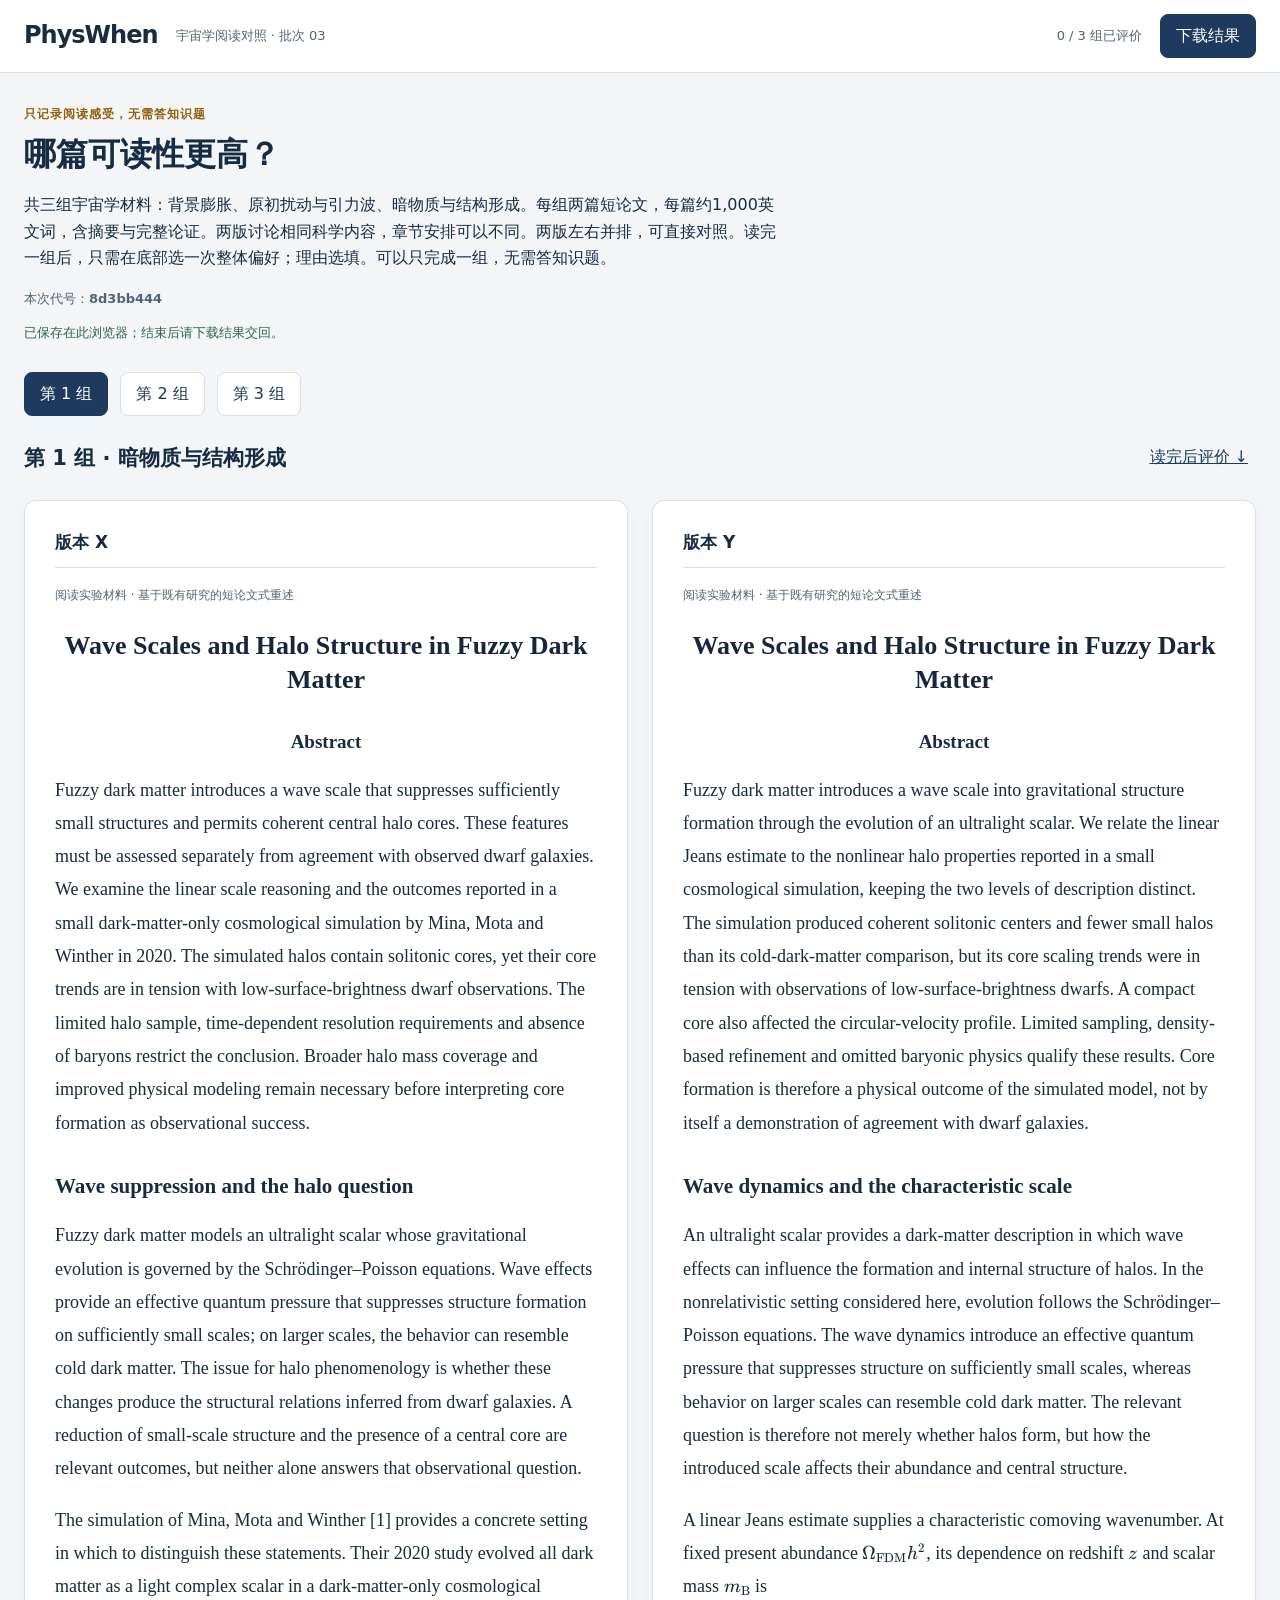
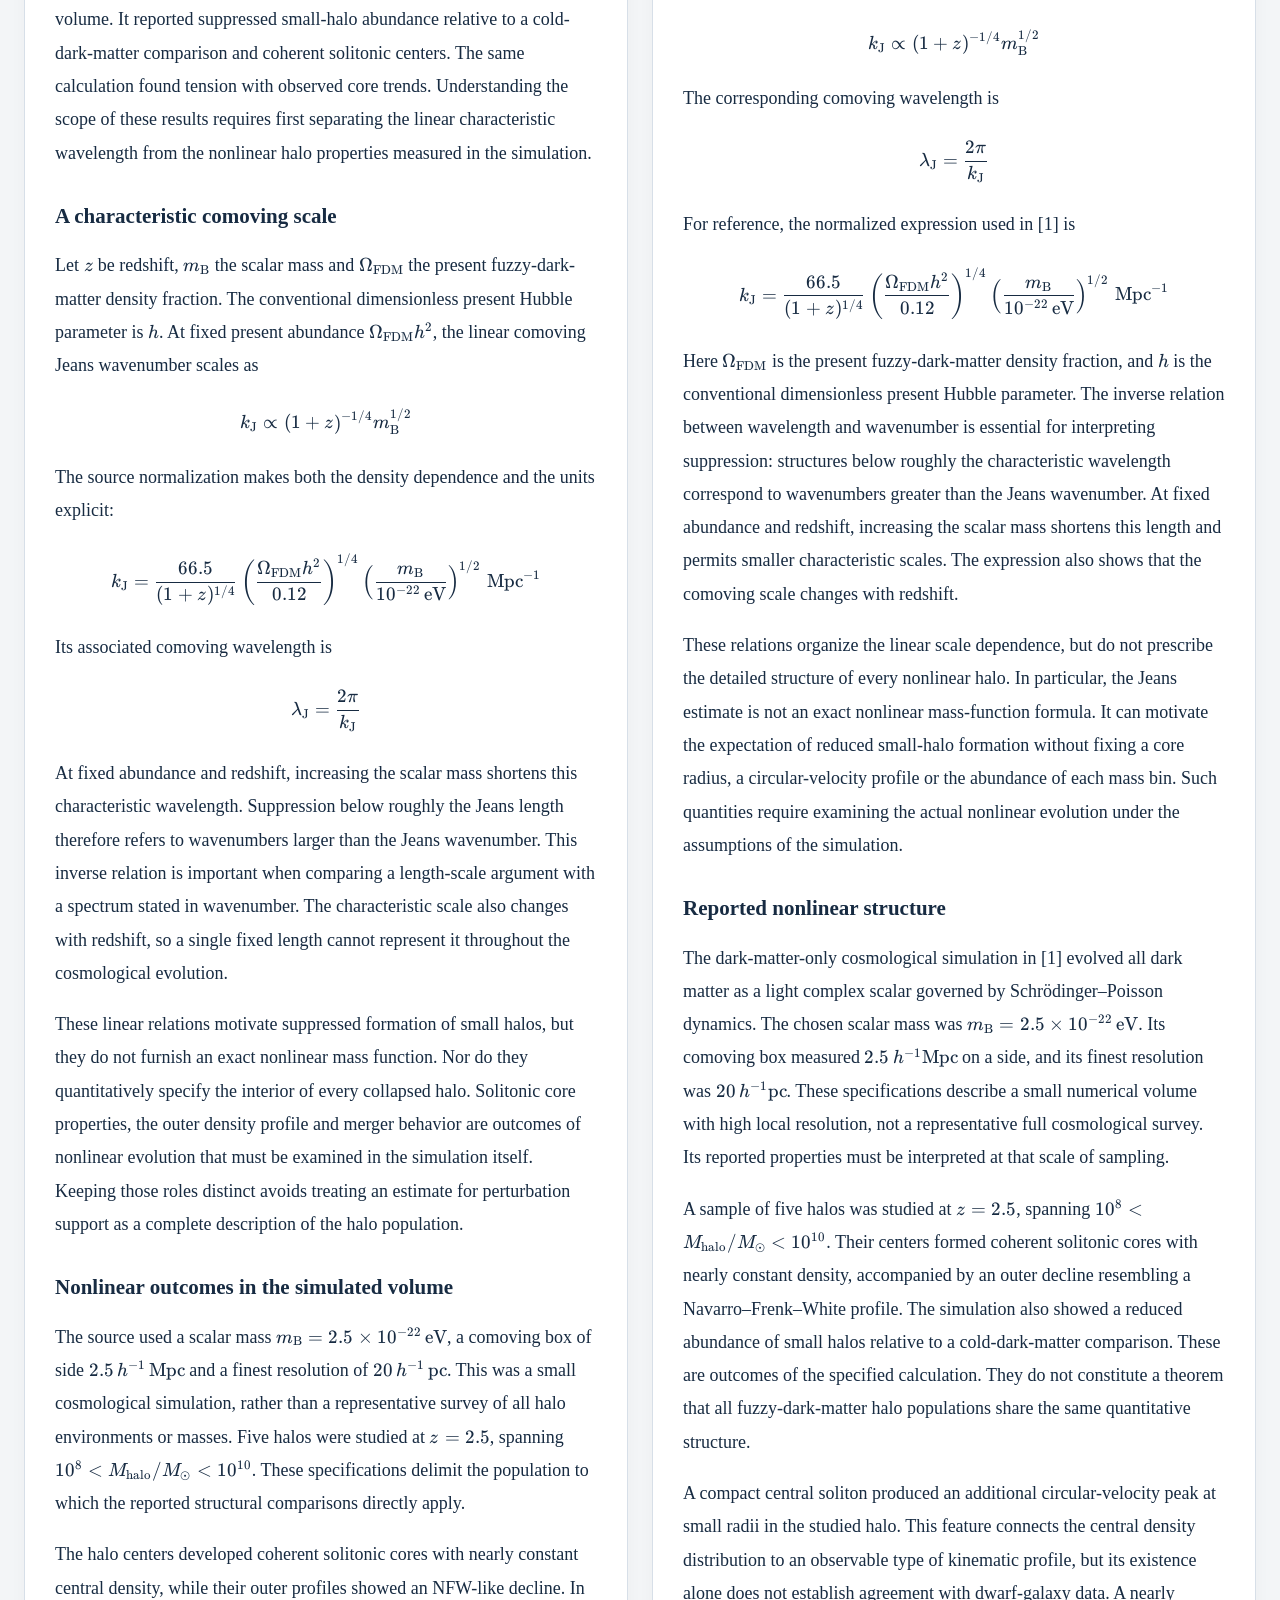
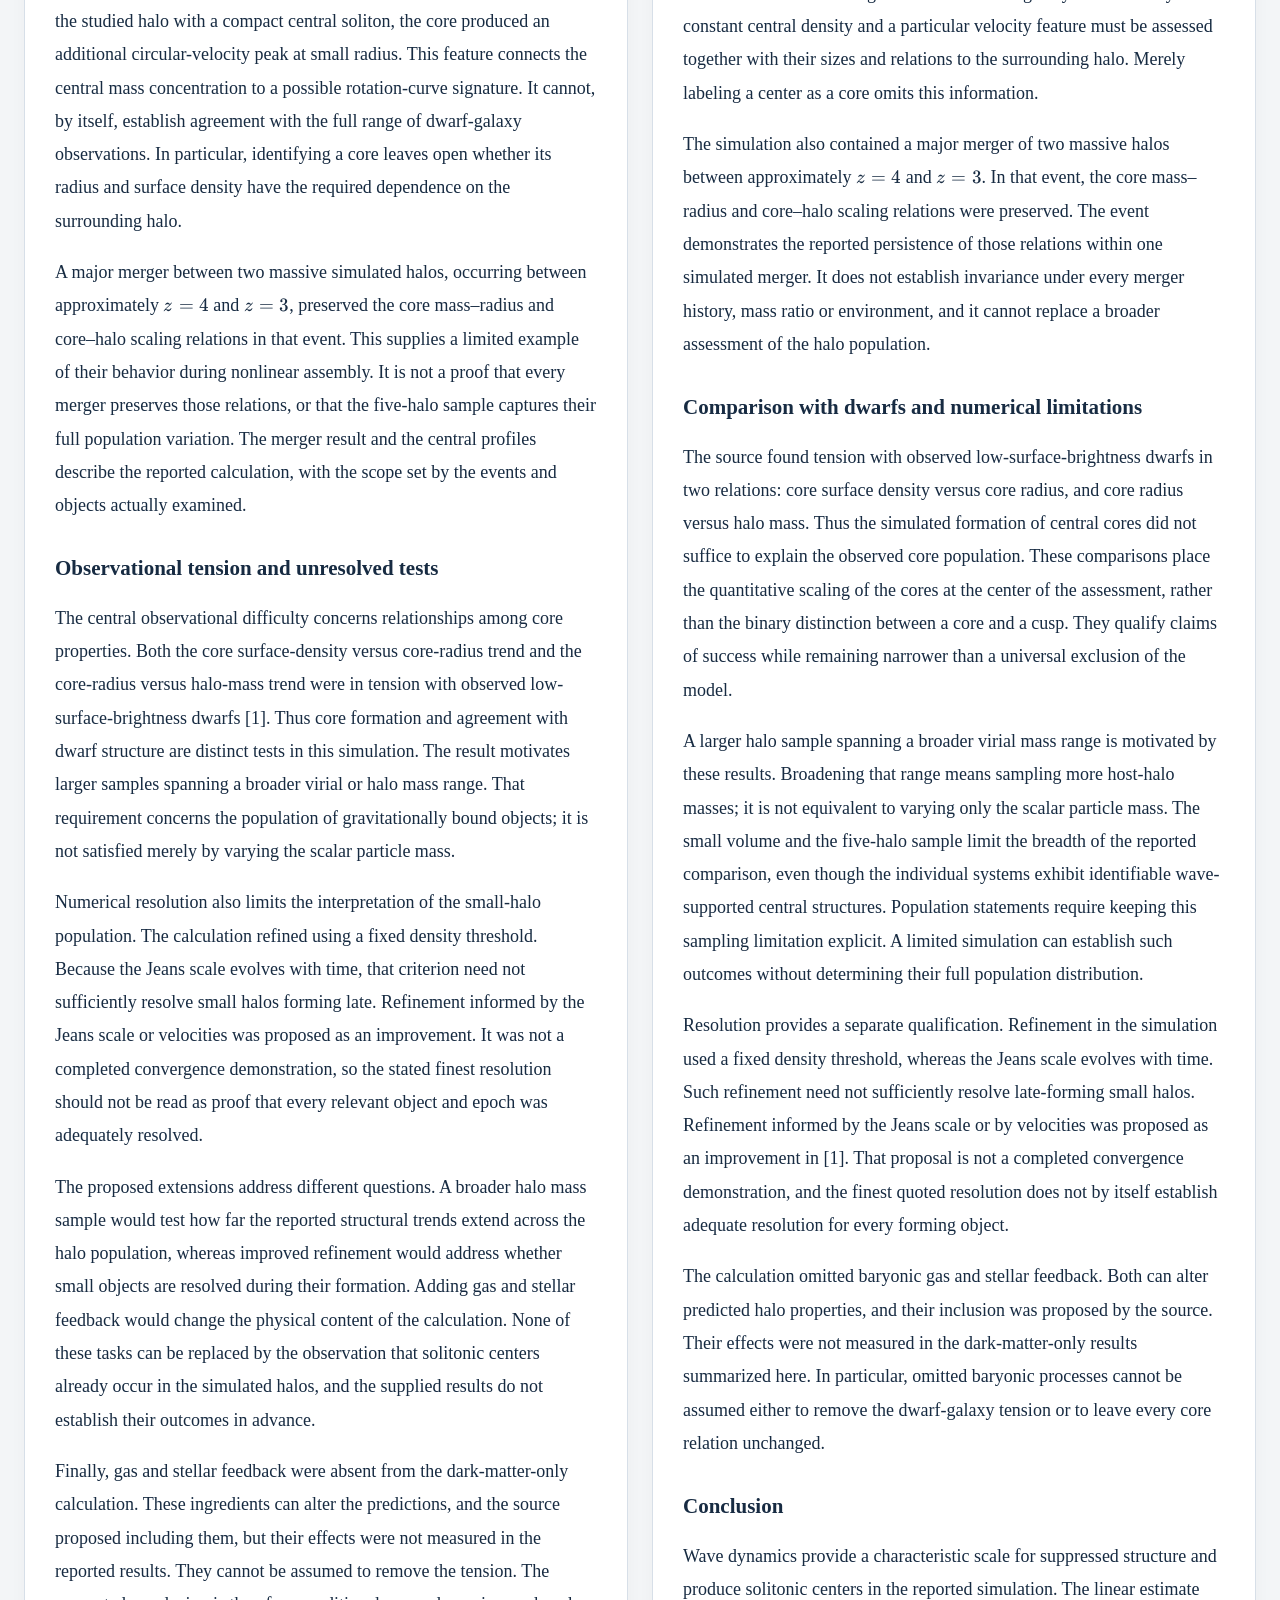
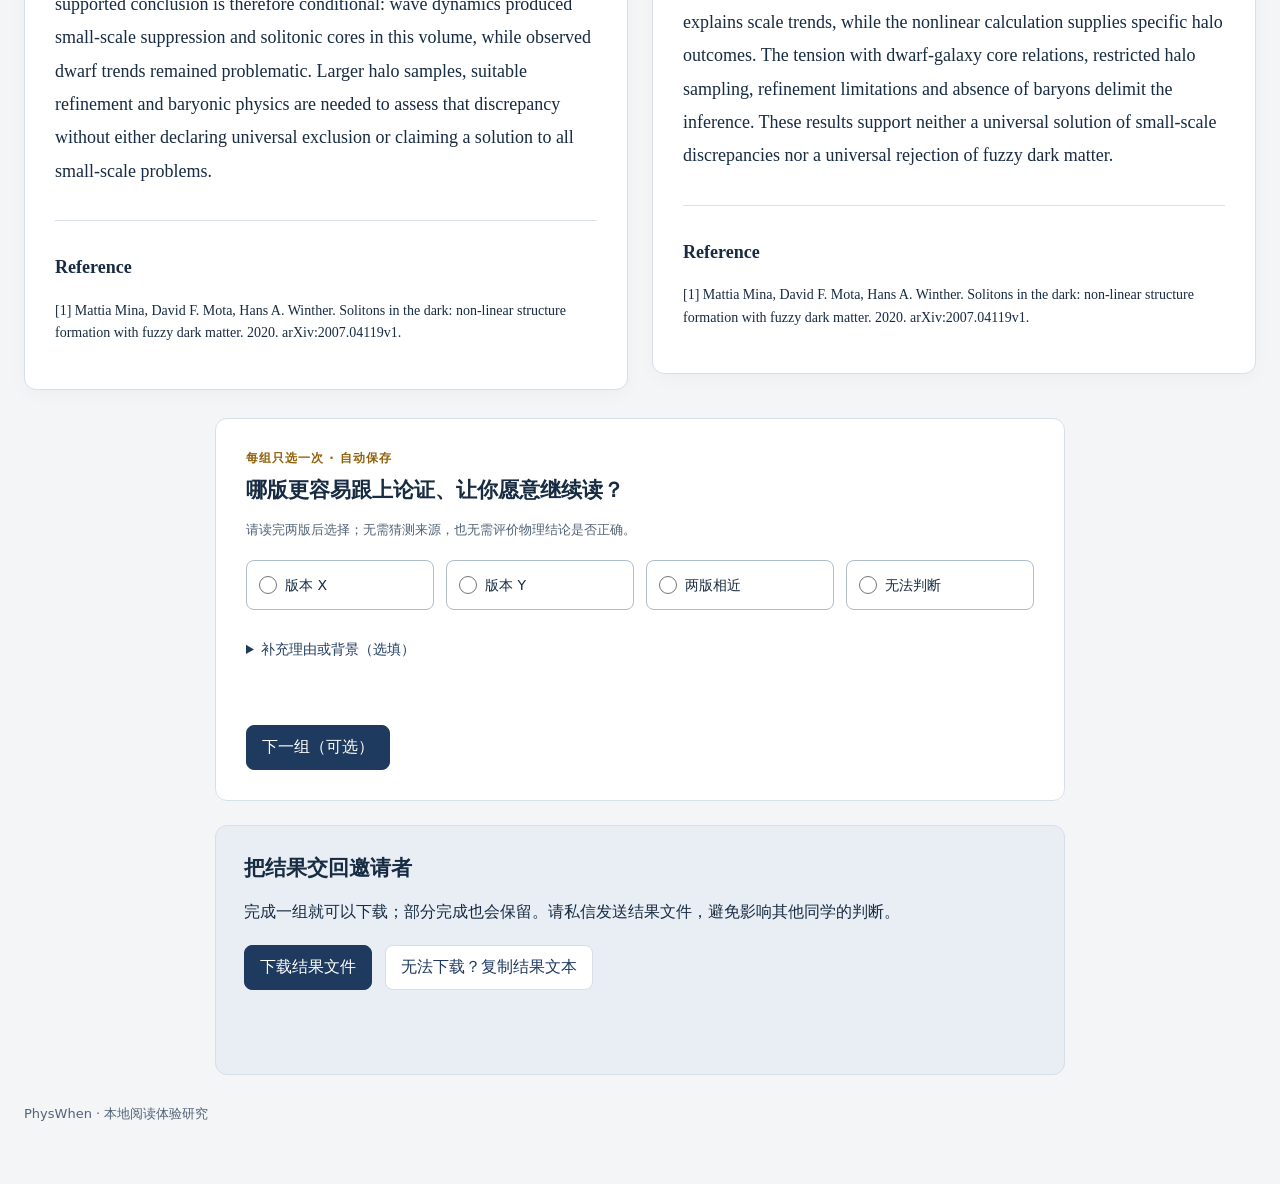
==== deliverables/PhysWhen-Blind-Test-03.html @ dafcadfc "feat: prepare PhysWhen skill and research toolkit for private release" ====
<!doctype html><html lang="zh-CN"><head><meta charset="utf-8"><meta name="viewport" content="width=device-width,initial-scale=1"><title>PhysWhen · 宇宙学阅读对照</title><style>@font-face{font-family:KaTeX_AMS;font-style:normal;font-weight:400;src:url([data-uri]) format("woff2"),url([data-uri]) format("woff"),url([data-uri]) format("truetype")}@font-face{font-family:KaTeX_Caligraphic;font-style:normal;font-weight:700;src:url([data-uri]) format("woff2"),url([data-uri]) format("woff"),url([data-uri]) format("truetype")}@font-face{font-family:KaTeX_Caligraphic;font-style:normal;font-weight:400;src:url([data-uri]) format("woff2"),url([data-uri]) format("woff"),url([data-uri]) format("truetype")}@font-face{font-family:KaTeX_Fraktur;font-style:normal;font-weight:700;src:url([data-uri]) format("woff2"),url([data-uri]) format("woff"),url([data-uri]) format("truetype")}@font-face{font-family:KaTeX_Fraktur;font-style:normal;font-weight:400;src:url([data-uri]) format("woff2"),url([data-uri]) format("woff"),url([data-uri]) format("truetype")}@font-face{font-family:KaTeX_Main;font-style:normal;font-weight:700;src:url([data-uri]) format("woff2"),url([data-uri]) format("woff"),url([data-uri]) format("truetype")}@font-face{font-family:KaTeX_Main;font-style:italic;font-weight:700;src:url([data-uri]) format("woff2"),url([data-uri]) format("woff"),url([data-uri]) format("truetype")}@font-face{font-family:KaTeX_Main;font-style:italic;font-weight:400;src:url([data-uri]) format("woff2"),url([data-uri]) format("woff"),url([data-uri]) format("truetype")}@font-face{font-family:KaTeX_Main;font-style:normal;font-weight:400;src:url([data-uri]) format("woff2"),url([data-uri]) format("woff"),url([data-uri]) format("truetype")}@font-face{font-family:KaTeX_Math;font-style:italic;font-weight:700;src:url([data-uri]) format("woff2"),url([data-uri]) format("woff"),url([data-uri]) format("truetype")}@font-face{font-family:KaTeX_Math;font-style:italic;font-weight:400;src:url([data-uri]) format("woff2"),url([data-uri]) format("woff"),url([data-uri]) format("truetype")}@font-face{font-family:"KaTeX_SansSerif";font-style:normal;font-weight:700;src:url([data-uri]) format("woff2"),url([data-uri]) format("woff"),url([data-uri]) format("truetype")}@font-face{font-family:"KaTeX_SansSerif";font-style:italic;font-weight:400;src:url([data-uri]) format("woff2"),url([data-uri]) format("woff"),url([data-uri]) format("truetype")}@font-face{font-family:"KaTeX_SansSerif";font-style:normal;font-weight:400;src:url([data-uri]) format("woff2"),url([data-uri]) format("woff"),url([data-uri]) format("truetype")}@font-face{font-family:KaTeX_Script;font-style:normal;font-weight:400;src:url([data-uri]) format("woff2"),url([data-uri]) format("woff"),url([data-uri]) format("truetype")}@font-face{font-family:KaTeX_Size1;font-style:normal;font-weight:400;src:url([data-uri]) format("woff2"),url([data-uri]) format("woff"),url([data-uri]) format("truetype")}@font-face{font-family:KaTeX_Size2;font-style:normal;font-weight:400;src:url([data-uri]) format("woff2"),url([data-uri]) format("woff"),url([data-uri]) format("truetype")}@font-face{font-family:KaTeX_Size3;font-style:normal;font-weight:400;src:url([data-uri]) format("woff2"),url([data-uri]) format("woff"),url([data-uri]) format("truetype")}@font-face{font-family:KaTeX_Size4;font-style:normal;font-weight:400;src:url([data-uri]) format("woff2"),url([data-uri]) format("woff"),url([data-uri]) format("truetype")}@font-face{font-family:KaTeX_Typewriter;font-style:normal;font-weight:400;src:url([data-uri]) format("woff2"),url([data-uri]) format("woff"),url([data-uri]) format("truetype")}.katex{font:normal 1.21em KaTeX_Main,Times New Roman,serif;line-height:1.2;text-indent:0;text-rendering:auto}.katex *{-ms-high-contrast-adjust:none!important;border-color:currentColor}.katex .katex-version:after{content:"0.16.22"}.katex .katex-mathml{clip:rect(1px,1px,1px,1px);border:0;height:1px;overflow:hidden;padding:0;position:absolute;width:1px}.katex .katex-html>.newline{display:block}.katex .base{position:relative;white-space:nowrap;width:-webkit-min-content;width:-moz-min-content;width:min-content}.katex .base,.katex .strut{display:inline-block}.katex .textbf{font-weight:700}.katex .textit{font-style:italic}.katex .textrm{font-family:KaTeX_Main}.katex .textsf{font-family:KaTeX_SansSerif}.katex .texttt{font-family:KaTeX_Typewriter}.katex .mathnormal{font-family:KaTeX_Math;font-style:italic}.katex .mathit{font-family:KaTeX_Main;font-style:italic}.katex .mathrm{font-style:normal}.katex .mathbf{font-family:KaTeX_Main;font-weight:700}.katex .boldsymbol{font-family:KaTeX_Math;font-style:italic;font-weight:700}.katex .amsrm,.katex .mathbb,.katex .textbb{font-family:KaTeX_AMS}.katex .mathcal{font-family:KaTeX_Caligraphic}.katex .mathfrak,.katex .textfrak{font-family:KaTeX_Fraktur}.katex .mathboldfrak,.katex .textboldfrak{font-family:KaTeX_Fraktur;font-weight:700}.katex .mathtt{font-family:KaTeX_Typewriter}.katex .mathscr,.katex .textscr{font-family:KaTeX_Script}.katex .mathsf,.katex .textsf{font-family:KaTeX_SansSerif}.katex .mathboldsf,.katex .textboldsf{font-family:KaTeX_SansSerif;font-weight:700}.katex .mathitsf,.katex .mathsfit,.katex .textitsf{font-family:KaTeX_SansSerif;font-style:italic}.katex .mainrm{font-family:KaTeX_Main;font-style:normal}.katex .vlist-t{border-collapse:collapse;display:inline-table;table-layout:fixed}.katex .vlist-r{display:table-row}.katex .vlist{display:table-cell;position:relative;vertical-align:bottom}.katex .vlist>span{display:block;height:0;position:relative}.katex .vlist>span>span{display:inline-block}.katex .vlist>span>.pstrut{overflow:hidden;width:0}.katex .vlist-t2{margin-right:-2px}.katex .vlist-s{display:table-cell;font-size:1px;min-width:2px;vertical-align:bottom;width:2px}.katex .vbox{align-items:baseline;display:inline-flex;flex-direction:column}.katex .hbox{width:100%}.katex .hbox,.katex .thinbox{display:inline-flex;flex-direction:row}.katex .thinbox{max-width:0;width:0}.katex .msupsub{text-align:left}.katex .mfrac>span>span{text-align:center}.katex .mfrac .frac-line{border-bottom-style:solid;display:inline-block;width:100%}.katex .hdashline,.katex .hline,.katex .mfrac .frac-line,.katex .overline .overline-line,.katex .rule,.katex .underline .underline-line{min-height:1px}.katex .mspace{display:inline-block}.katex .clap,.katex .llap,.katex .rlap{position:relative;width:0}.katex .clap>.inner,.katex .llap>.inner,.katex .rlap>.inner{position:absolute}.katex .clap>.fix,.katex .llap>.fix,.katex .rlap>.fix{display:inline-block}.katex .llap>.inner{right:0}.katex .clap>.inner,.katex .rlap>.inner{left:0}.katex .clap>.inner>span{margin-left:-50%;margin-right:50%}.katex .rule{border:0 solid;display:inline-block;position:relative}.katex .hline,.katex .overline .overline-line,.katex .underline .underline-line{border-bottom-style:solid;display:inline-block;width:100%}.katex .hdashline{border-bottom-style:dashed;display:inline-block;width:100%}.katex .sqrt>.root{margin-left:.2777777778em;margin-right:-.5555555556em}.katex .fontsize-ensurer.reset-size1.size1,.katex .sizing.reset-size1.size1{font-size:1em}.katex .fontsize-ensurer.reset-size1.size2,.katex .sizing.reset-size1.size2{font-size:1.2em}.katex .fontsize-ensurer.reset-size1.size3,.katex .sizing.reset-size1.size3{font-size:1.4em}.katex .fontsize-ensurer.reset-size1.size4,.katex .sizing.reset-size1.size4{font-size:1.6em}.katex .fontsize-ensurer.reset-size1.size5,.katex .sizing.reset-size1.size5{font-size:1.8em}.katex .fontsize-ensurer.reset-size1.size6,.katex .sizing.reset-size1.size6{font-size:2em}.katex .fontsize-ensurer.reset-size1.size7,.katex .sizing.reset-size1.size7{font-size:2.4em}.katex .fontsize-ensurer.reset-size1.size8,.katex .sizing.reset-size1.size8{font-size:2.88em}.katex .fontsize-ensurer.reset-size1.size9,.katex .sizing.reset-size1.size9{font-size:3.456em}.katex .fontsize-ensurer.reset-size1.size10,.katex .sizing.reset-size1.size10{font-size:4.148em}.katex .fontsize-ensurer.reset-size1.size11,.katex .sizing.reset-size1.size11{font-size:4.976em}.katex .fontsize-ensurer.reset-size2.size1,.katex .sizing.reset-size2.size1{font-size:.8333333333em}.katex .fontsize-ensurer.reset-size2.size2,.katex .sizing.reset-size2.size2{font-size:1em}.katex .fontsize-ensurer.reset-size2.size3,.katex .sizing.reset-size2.size3{font-size:1.1666666667em}.katex .fontsize-ensurer.reset-size2.size4,.katex .sizing.reset-size2.size4{font-size:1.3333333333em}.katex .fontsize-ensurer.reset-size2.size5,.katex .sizing.reset-size2.size5{font-size:1.5em}.katex .fontsize-ensurer.reset-size2.size6,.katex .sizing.reset-size2.size6{font-size:1.6666666667em}.katex .fontsize-ensurer.reset-size2.size7,.katex .sizing.reset-size2.size7{font-size:2em}.katex .fontsize-ensurer.reset-size2.size8,.katex .sizing.reset-size2.size8{font-size:2.4em}.katex .fontsize-ensurer.reset-size2.size9,.katex .sizing.reset-size2.size9{font-size:2.88em}.katex .fontsize-ensurer.reset-size2.size10,.katex .sizing.reset-size2.size10{font-size:3.4566666667em}.katex .fontsize-ensurer.reset-size2.size11,.katex .sizing.reset-size2.size11{font-size:4.1466666667em}.katex .fontsize-ensurer.reset-size3.size1,.katex .sizing.reset-size3.size1{font-size:.7142857143em}.katex .fontsize-ensurer.reset-size3.size2,.katex .sizing.reset-size3.size2{font-size:.8571428571em}.katex .fontsize-ensurer.reset-size3.size3,.katex .sizing.reset-size3.size3{font-size:1em}.katex .fontsize-ensurer.reset-size3.size4,.katex .sizing.reset-size3.size4{font-size:1.1428571429em}.katex .fontsize-ensurer.reset-size3.size5,.katex .sizing.reset-size3.size5{font-size:1.2857142857em}.katex .fontsize-ensurer.reset-size3.size6,.katex .sizing.reset-size3.size6{font-size:1.4285714286em}.katex .fontsize-ensurer.reset-size3.size7,.katex .sizing.reset-size3.size7{font-size:1.7142857143em}.katex .fontsize-ensurer.reset-size3.size8,.katex .sizing.reset-size3.size8{font-size:2.0571428571em}.katex .fontsize-ensurer.reset-size3.size9,.katex .sizing.reset-size3.size9{font-size:2.4685714286em}.katex .fontsize-ensurer.reset-size3.size10,.katex .sizing.reset-size3.size10{font-size:2.9628571429em}.katex .fontsize-ensurer.reset-size3.size11,.katex .sizing.reset-size3.size11{font-size:3.5542857143em}.katex .fontsize-ensurer.reset-size4.size1,.katex .sizing.reset-size4.size1{font-size:.625em}.katex .fontsize-ensurer.reset-size4.size2,.katex .sizing.reset-size4.size2{font-size:.75em}.katex .fontsize-ensurer.reset-size4.size3,.katex .sizing.reset-size4.size3{font-size:.875em}.katex .fontsize-ensurer.reset-size4.size4,.katex .sizing.reset-size4.size4{font-size:1em}.katex .fontsize-ensurer.reset-size4.size5,.katex .sizing.reset-size4.size5{font-size:1.125em}.katex .fontsize-ensurer.reset-size4.size6,.katex .sizing.reset-size4.size6{font-size:1.25em}.katex .fontsize-ensurer.reset-size4.size7,.katex .sizing.reset-size4.size7{font-size:1.5em}.katex .fontsize-ensurer.reset-size4.size8,.katex .sizing.reset-size4.size8{font-size:1.8em}.katex .fontsize-ensurer.reset-size4.size9,.katex .sizing.reset-size4.size9{font-size:2.16em}.katex .fontsize-ensurer.reset-size4.size10,.katex .sizing.reset-size4.size10{font-size:2.5925em}.katex .fontsize-ensurer.reset-size4.size11,.katex .sizing.reset-size4.size11{font-size:3.11em}.katex .fontsize-ensurer.reset-size5.size1,.katex .sizing.reset-size5.size1{font-size:.5555555556em}.katex .fontsize-ensurer.reset-size5.size2,.katex .sizing.reset-size5.size2{font-size:.6666666667em}.katex .fontsize-ensurer.reset-size5.size3,.katex .sizing.reset-size5.size3{font-size:.7777777778em}.katex .fontsize-ensurer.reset-size5.size4,.katex .sizing.reset-size5.size4{font-size:.8888888889em}.katex .fontsize-ensurer.reset-size5.size5,.katex .sizing.reset-size5.size5{font-size:1em}.katex .fontsize-ensurer.reset-size5.size6,.katex .sizing.reset-size5.size6{font-size:1.1111111111em}.katex .fontsize-ensurer.reset-size5.size7,.katex .sizing.reset-size5.size7{font-size:1.3333333333em}.katex .fontsize-ensurer.reset-size5.size8,.katex .sizing.reset-size5.size8{font-size:1.6em}.katex .fontsize-ensurer.reset-size5.size9,.katex .sizing.reset-size5.size9{font-size:1.92em}.katex .fontsize-ensurer.reset-size5.size10,.katex .sizing.reset-size5.size10{font-size:2.3044444444em}.katex .fontsize-ensurer.reset-size5.size11,.katex .sizing.reset-size5.size11{font-size:2.7644444444em}.katex .fontsize-ensurer.reset-size6.size1,.katex .sizing.reset-size6.size1{font-size:.5em}.katex .fontsize-ensurer.reset-size6.size2,.katex .sizing.reset-size6.size2{font-size:.6em}.katex .fontsize-ensurer.reset-size6.size3,.katex .sizing.reset-size6.size3{font-size:.7em}.katex .fontsize-ensurer.reset-size6.size4,.katex .sizing.reset-size6.size4{font-size:.8em}.katex .fontsize-ensurer.reset-size6.size5,.katex .sizing.reset-size6.size5{font-size:.9em}.katex .fontsize-ensurer.reset-size6.size6,.katex .sizing.reset-size6.size6{font-size:1em}.katex .fontsize-ensurer.reset-size6.size7,.katex .sizing.reset-size6.size7{font-size:1.2em}.katex .fontsize-ensurer.reset-size6.size8,.katex .sizing.reset-size6.size8{font-size:1.44em}.katex .fontsize-ensurer.reset-size6.size9,.katex .sizing.reset-size6.size9{font-size:1.728em}.katex .fontsize-ensurer.reset-size6.size10,.katex .sizing.reset-size6.size10{font-size:2.074em}.katex .fontsize-ensurer.reset-size6.size11,.katex .sizing.reset-size6.size11{font-size:2.488em}.katex .fontsize-ensurer.reset-size7.size1,.katex .sizing.reset-size7.size1{font-size:.4166666667em}.katex .fontsize-ensurer.reset-size7.size2,.katex .sizing.reset-size7.size2{font-size:.5em}.katex .fontsize-ensurer.reset-size7.size3,.katex .sizing.reset-size7.size3{font-size:.5833333333em}.katex .fontsize-ensurer.reset-size7.size4,.katex .sizing.reset-size7.size4{font-size:.6666666667em}.katex .fontsize-ensurer.reset-size7.size5,.katex .sizing.reset-size7.size5{font-size:.75em}.katex .fontsize-ensurer.reset-size7.size6,.katex .sizing.reset-size7.size6{font-size:.8333333333em}.katex .fontsize-ensurer.reset-size7.size7,.katex .sizing.reset-size7.size7{font-size:1em}.katex .fontsize-ensurer.reset-size7.size8,.katex .sizing.reset-size7.size8{font-size:1.2em}.katex .fontsize-ensurer.reset-size7.size9,.katex .sizing.reset-size7.size9{font-size:1.44em}.katex .fontsize-ensurer.reset-size7.size10,.katex .sizing.reset-size7.size10{font-size:1.7283333333em}.katex .fontsize-ensurer.reset-size7.size11,.katex .sizing.reset-size7.size11{font-size:2.0733333333em}.katex .fontsize-ensurer.reset-size8.size1,.katex .sizing.reset-size8.size1{font-size:.3472222222em}.katex .fontsize-ensurer.reset-size8.size2,.katex .sizing.reset-size8.size2{font-size:.4166666667em}.katex .fontsize-ensurer.reset-size8.size3,.katex .sizing.reset-size8.size3{font-size:.4861111111em}.katex .fontsize-ensurer.reset-size8.size4,.katex .sizing.reset-size8.size4{font-size:.5555555556em}.katex .fontsize-ensurer.reset-size8.size5,.katex .sizing.reset-size8.size5{font-size:.625em}.katex .fontsize-ensurer.reset-size8.size6,.katex .sizing.reset-size8.size6{font-size:.6944444444em}.katex .fontsize-ensurer.reset-size8.size7,.katex .sizing.reset-size8.size7{font-size:.8333333333em}.katex .fontsize-ensurer.reset-size8.size8,.katex .sizing.reset-size8.size8{font-size:1em}.katex .fontsize-ensurer.reset-size8.size9,.katex .sizing.reset-size8.size9{font-size:1.2em}.katex .fontsize-ensurer.reset-size8.size10,.katex .sizing.reset-size8.size10{font-size:1.4402777778em}.katex .fontsize-ensurer.reset-size8.size11,.katex .sizing.reset-size8.size11{font-size:1.7277777778em}.katex .fontsize-ensurer.reset-size9.size1,.katex .sizing.reset-size9.size1{font-size:.2893518519em}.katex .fontsize-ensurer.reset-size9.size2,.katex .sizing.reset-size9.size2{font-size:.3472222222em}.katex .fontsize-ensurer.reset-size9.size3,.katex .sizing.reset-size9.size3{font-size:.4050925926em}.katex .fontsize-ensurer.reset-size9.size4,.katex .sizing.reset-size9.size4{font-size:.462962963em}.katex .fontsize-ensurer.reset-size9.size5,.katex .sizing.reset-size9.size5{font-size:.5208333333em}.katex .fontsize-ensurer.reset-size9.size6,.katex .sizing.reset-size9.size6{font-size:.5787037037em}.katex .fontsize-ensurer.reset-size9.size7,.katex .sizing.reset-size9.size7{font-size:.6944444444em}.katex .fontsize-ensurer.reset-size9.size8,.katex .sizing.reset-size9.size8{font-size:.8333333333em}.katex .fontsize-ensurer.reset-size9.size9,.katex .sizing.reset-size9.size9{font-size:1em}.katex .fontsize-ensurer.reset-size9.size10,.katex .sizing.reset-size9.size10{font-size:1.2002314815em}.katex .fontsize-ensurer.reset-size9.size11,.katex .sizing.reset-size9.size11{font-size:1.4398148148em}.katex .fontsize-ensurer.reset-size10.size1,.katex .sizing.reset-size10.size1{font-size:.2410800386em}.katex .fontsize-ensurer.reset-size10.size2,.katex .sizing.reset-size10.size2{font-size:.2892960463em}.katex .fontsize-ensurer.reset-size10.size3,.katex .sizing.reset-size10.size3{font-size:.337512054em}.katex .fontsize-ensurer.reset-size10.size4,.katex .sizing.reset-size10.size4{font-size:.3857280617em}.katex .fontsize-ensurer.reset-size10.size5,.katex .sizing.reset-size10.size5{font-size:.4339440694em}.katex .fontsize-ensurer.reset-size10.size6,.katex .sizing.reset-size10.size6{font-size:.4821600771em}.katex .fontsize-ensurer.reset-size10.size7,.katex .sizing.reset-size10.size7{font-size:.5785920926em}.katex .fontsize-ensurer.reset-size10.size8,.katex .sizing.reset-size10.size8{font-size:.6943105111em}.katex .fontsize-ensurer.reset-size10.size9,.katex .sizing.reset-size10.size9{font-size:.8331726133em}.katex .fontsize-ensurer.reset-size10.size10,.katex .sizing.reset-size10.size10{font-size:1em}.katex .fontsize-ensurer.reset-size10.size11,.katex .sizing.reset-size10.size11{font-size:1.1996142719em}.katex .fontsize-ensurer.reset-size11.size1,.katex .sizing.reset-size11.size1{font-size:.2009646302em}.katex .fontsize-ensurer.reset-size11.size2,.katex .sizing.reset-size11.size2{font-size:.2411575563em}.katex .fontsize-ensurer.reset-size11.size3,.katex .sizing.reset-size11.size3{font-size:.2813504823em}.katex .fontsize-ensurer.reset-size11.size4,.katex .sizing.reset-size11.size4{font-size:.3215434084em}.katex .fontsize-ensurer.reset-size11.size5,.katex .sizing.reset-size11.size5{font-size:.3617363344em}.katex .fontsize-ensurer.reset-size11.size6,.katex .sizing.reset-size11.size6{font-size:.4019292605em}.katex .fontsize-ensurer.reset-size11.size7,.katex .sizing.reset-size11.size7{font-size:.4823151125em}.katex .fontsize-ensurer.reset-size11.size8,.katex .sizing.reset-size11.size8{font-size:.578778135em}.katex .fontsize-ensurer.reset-size11.size9,.katex .sizing.reset-size11.size9{font-size:.6945337621em}.katex .fontsize-ensurer.reset-size11.size10,.katex .sizing.reset-size11.size10{font-size:.8336012862em}.katex .fontsize-ensurer.reset-size11.size11,.katex .sizing.reset-size11.size11{font-size:1em}.katex .delimsizing.size1{font-family:KaTeX_Size1}.katex .delimsizing.size2{font-family:KaTeX_Size2}.katex .delimsizing.size3{font-family:KaTeX_Size3}.katex .delimsizing.size4{font-family:KaTeX_Size4}.katex .delimsizing.mult .delim-size1>span{font-family:KaTeX_Size1}.katex .delimsizing.mult .delim-size4>span{font-family:KaTeX_Size4}.katex .nulldelimiter{display:inline-block;width:.12em}.katex .delimcenter,.katex .op-symbol{position:relative}.katex .op-symbol.small-op{font-family:KaTeX_Size1}.katex .op-symbol.large-op{font-family:KaTeX_Size2}.katex .accent>.vlist-t,.katex .op-limits>.vlist-t{text-align:center}.katex .accent .accent-body{position:relative}.katex .accent .accent-body:not(.accent-full){width:0}.katex .overlay{display:block}.katex .mtable .vertical-separator{display:inline-block;min-width:1px}.katex .mtable .arraycolsep{display:inline-block}.katex .mtable .col-align-c>.vlist-t{text-align:center}.katex .mtable .col-align-l>.vlist-t{text-align:left}.katex .mtable .col-align-r>.vlist-t{text-align:right}.katex .svg-align{text-align:left}.katex svg{fill:currentColor;stroke:currentColor;fill-rule:nonzero;fill-opacity:1;stroke-width:1;stroke-linecap:butt;stroke-linejoin:miter;stroke-miterlimit:4;stroke-dasharray:none;stroke-dashoffset:0;stroke-opacity:1;display:block;height:inherit;position:absolute;width:100%}.katex svg path{stroke:none}.katex img{border-style:none;max-height:none;max-width:none;min-height:0;min-width:0}.katex .stretchy{display:block;overflow:hidden;position:relative;width:100%}.katex .stretchy:after,.katex .stretchy:before{content:""}.katex .hide-tail{overflow:hidden;position:relative;width:100%}.katex .halfarrow-left{left:0;overflow:hidden;position:absolute;width:50.2%}.katex .halfarrow-right{overflow:hidden;position:absolute;right:0;width:50.2%}.katex .brace-left{left:0;overflow:hidden;position:absolute;width:25.1%}.katex .brace-center{left:25%;overflow:hidden;position:absolute;width:50%}.katex .brace-right{overflow:hidden;position:absolute;right:0;width:25.1%}.katex .x-arrow-pad{padding:0 .5em}.katex .cd-arrow-pad{padding:0 .55556em 0 .27778em}.katex .mover,.katex .munder,.katex .x-arrow{text-align:center}.katex .boxpad{padding:0 .3em}.katex .fbox,.katex .fcolorbox{border:.04em solid;box-sizing:border-box}.katex .cancel-pad{padding:0 .2em}.katex .cancel-lap{margin-left:-.2em;margin-right:-.2em}.katex .sout{border-bottom-style:solid;border-bottom-width:.08em}.katex .angl{border-right:.049em solid;border-top:.049em solid;box-sizing:border-box;margin-right:.03889em}.katex .anglpad{padding:0 .03889em}.katex .eqn-num:before{content:"(" counter(katexEqnNo) ")";counter-increment:katexEqnNo}.katex .mml-eqn-num:before{content:"(" counter(mmlEqnNo) ")";counter-increment:mmlEqnNo}.katex .mtr-glue{width:50%}.katex .cd-vert-arrow{display:inline-block;position:relative}.katex .cd-label-left{display:inline-block;position:absolute;right:calc(50% + .3em);text-align:left}.katex .cd-label-right{display:inline-block;left:calc(50% + .3em);position:absolute;text-align:right}.katex-display{display:block;margin:1em 0;text-align:center}.katex-display>.katex{display:block;text-align:center;white-space:nowrap}.katex-display>.katex>.katex-html{display:block;position:relative}.katex-display>.katex>.katex-html>.tag{position:absolute;right:0}.katex-display.leqno>.katex>.katex-html>.tag{left:0;right:auto}.katex-display.fleqn>.katex{padding-left:2em;text-align:left}body{counter-reset:katexEqnNo mmlEqnNo}

:root{--navy:#1e3a5f;--ink:#172b42;--muted:#526377;--line:#d7dfe8;--paper:#fff;--back:#f3f5f7;--accent:#91620c}*{box-sizing:border-box}body{margin:0;background:var(--back);color:var(--ink);font:16px/1.65 system-ui,-apple-system,"PingFang SC",sans-serif}header{position:sticky;top:0;z-index:2;background:#ffffffed;border-bottom:1px solid var(--line);padding:14px max(24px,calc((100vw - 1440px)/2));display:flex;justify-content:space-between;align-items:center;gap:16px;backdrop-filter:blur(12px);flex-wrap:wrap}header>div{display:flex;align-items:center;gap:18px}header b{font-size:24px;letter-spacing:-1px}.tag,.hint,#progress{font-size:13px;color:var(--muted)}main{max-width:1440px;margin:auto;padding:32px 24px}h1{font-size:32px;line-height:1.35;margin:8px 0 16px}h2{font-size:21px;line-height:1.4;margin:0 0 16px}.eyebrow{font-size:12px;letter-spacing:1px;color:var(--accent);font-weight:700;margin:0}.intro{max-width:850px;margin-bottom:28px}.intro>p{max-width:760px}details{margin:16px 0;color:var(--muted);font-size:14px}summary{cursor:pointer;color:var(--navy);min-height:44px;padding:8px 0}button{font:inherit;cursor:pointer;min-height:44px;border:1px solid var(--line);border-radius:8px;padding:8px 15px;background:var(--paper);color:var(--navy)}button:hover{background:#e9eef5}button:focus-visible,input:focus-visible,textarea:focus-visible,select:focus-visible,summary:focus-visible,a:focus-visible{outline:3px solid #b58226;outline-offset:3px}button[aria-pressed=true],#export,#export-bottom,#next-case{background:var(--navy);color:white;border-color:var(--navy)}#case-nav{display:flex;gap:12px;margin-bottom:20px;flex-wrap:wrap}.pair-heading{display:flex;justify-content:space-between;align-items:center;gap:16px;margin:20px 0}.pair-heading h2{margin:0;scroll-margin-top:115px}.pair-heading a{color:var(--navy);padding:8px;white-space:nowrap;min-height:44px}.workspace{display:grid;grid-template-columns:repeat(2,minmax(0,1fr));gap:24px;align-items:start}article,.comparison{background:var(--paper);border:1px solid var(--line);border-radius:12px;padding:30px}article{min-width:0;box-shadow:0 4px 18px #172b4208}.article-head{border-bottom:1px solid var(--line);margin-bottom:18px}.article-head h2{font-size:17px;margin-bottom:12px}.paper-notice{font:12px/1.6 system-ui;color:var(--muted);margin:14px 0}.paper-title{font:700 26px/1.3 Georgia,serif;text-align:center;margin:24px 0 28px;color:#16263b;overflow-wrap:anywhere}.reading-text{font:18px/1.85 Georgia,"Times New Roman",serif}.reading-block{margin:18px 0;overflow-wrap:anywhere}.paper-section{font:700 21px/1.4 Georgia,serif;margin:32px 0 8px}.paper-section:first-child{font-size:19px;text-align:center}.paper-reference{border-top:1px solid var(--line);margin-top:32px;padding-top:14px;font:14px/1.6 Georgia,serif;overflow-wrap:anywhere}.paper-reference h3{font-size:18px}.katex-display{overflow-x:auto;overflow-y:hidden;padding:8px 0}.katex{font-size:1.05em}.comparison{margin:28px auto 0;max-width:850px;scroll-margin-top:110px}.comparison h2{margin:8px 0}.comparison fieldset{border:0;padding:0;margin:20px 0;display:grid;grid-template-columns:repeat(4,minmax(0,1fr));gap:12px}.comparison fieldset label{display:flex;align-items:center;gap:8px;margin:0;border:1px solid #aebdcc;border-radius:8px;padding:12px;cursor:pointer;min-height:50px;font-weight:500}.comparison fieldset label:has(input:checked){background:#e9eef5;border-color:var(--navy);box-shadow:inset 0 0 0 1px var(--navy)}input[type=radio]{accent-color:var(--navy);width:18px;height:18px;margin:0;flex:none}label{display:block;font-size:14px;font-weight:600;margin:18px 0 8px}textarea,select{display:block;width:100%;font:15px/1.6 system-ui;border:1px solid #aebdcc;border-radius:7px;padding:10px;background:#fff;color:var(--ink);margin-top:8px}textarea{resize:vertical;min-height:85px}select{max-width:400px}#save-status{font-size:13px;color:#2f634d;min-height:22px}#pair-status{min-height:22px}.return-results{max-width:850px;margin:24px auto 0;padding:28px;border:1px solid var(--line);border-radius:12px;background:#e9eef5}.return-results p{max-width:750px}.return-results button{margin:4px 8px 4px 0}#copy-label[hidden]{display:none}#result-text{font:13px/1.5 monospace}#export-status{min-height:24px;font-size:14px}footer{padding:28px 0;color:var(--muted);font-size:13px}.quiet{border:0;background:transparent}.sr-only{position:absolute;width:1px;height:1px;padding:0;margin:-1px;overflow:hidden;clip-path:inset(50%);white-space:nowrap;border:0}
@media(max-width:900px){.workspace{grid-template-columns:1fr}article{padding:28px}.tag{display:none}.paper-title{font-size:25px}}
@media(max-width:540px){main{padding:24px 14px}header{padding:12px 14px;gap:8px}header>div{gap:8px}h1{font-size:27px}article,.comparison{padding:22px 20px}.pair-heading{align-items:flex-start;flex-direction:column}.comparison fieldset{grid-template-columns:repeat(2,minmax(0,1fr))}.return-results{padding:20px}#progress{font-size:12px}}
@media print{header,nav,.intro,footer,.pair-heading,.comparison,.return-results{display:none}body{background:white}.workspace{display:block}article{border:0;padding:0;box-shadow:none;break-after:page}.paper-title{font-size:24pt}.paper-section{break-after:avoid}.reading-block{break-inside:avoid}}
</style></head><body>
<header><div><b>PhysWhen</b><span class="tag">宇宙学阅读对照</span></div><div><span id="progress"></span><button id="export">下载结果</button></div></header>
<main><section class="intro"><p class="eyebrow">只记录阅读感受，无需答知识题</p><h1>哪篇可读性更高？</h1><p>共三组宇宙学材料：背景膨胀、原初扰动与引力波、暗物质与结构形成。每组两篇短论文，每篇约1,000英文词，含摘要与完整论证。两版讨论相同科学内容，章节安排可以不同。两版左右并排，可直接对照。读完一组后，只需在底部选一次整体偏好；理由选填。可以只完成一组，无需答知识题。</p><p class="hint">本次代号：<b id="participant-code"></b></p><p id="save-status" role="status" aria-live="polite"></p></section>
<nav id="case-nav" aria-label="选择阅读组"></nav>
<div class="pair-heading"><h2 id="case-label" tabindex="-1"></h2><a href="#comparison">读完后评价 ↓</a></div>
<section id="papers" class="workspace" aria-label="两版论文并排对照"></section>
<section id="comparison" class="comparison" aria-labelledby="comparison-title">
<p class="eyebrow">每组只选一次 · 自动保存</p><h2 id="comparison-title">哪版更容易跟上论证、让你愿意继续读？</h2>
<p class="hint">请读完两版后选择；无需猜测来源，也无需评价物理结论是否正确。</p>
<fieldset id="preference"><legend class="sr-only">本组整体偏好</legend>
<label><input type="radio" name="preference" value="X">版本 X</label>
<label><input type="radio" name="preference" value="Y">版本 Y</label>
<label><input type="radio" name="preference" value="tie">两版相近</label>
<label><input type="radio" name="preference" value="uncertain">无法判断</label></fieldset>
<details id="optional-feedback"><summary>补充理由或背景（选填）</summary>
<label for="comparison-note">选择的理由</label><textarea id="comparison-note" rows="2" placeholder="例如：哪一处让你更容易跟上，或在哪里读不下去。"></textarea>
<label for="familiarity">对这组内容的熟悉程度</label><select id="familiarity"><option value="">不填写</option><option value="unfamiliar">不熟悉</option><option value="basic">了解基本背景</option><option value="familiar">较熟悉</option></select>
<label for="prior-exposure">此前参加过旧轮，或看过相关评价／条件说明？</label><select id="prior-exposure"><option value="">不填写</option><option value="no">没有</option><option value="yes">看过</option><option value="unsure">不确定</option></select></details>
<p id="pair-status" class="hint" role="status" aria-live="polite"></p><button id="next-case" type="button">下一组（可选）</button>
</section>
<section class="return-results"><h2>把结果交回邀请者</h2><p>完成一组就可以下载；部分完成也会保留。请私信发送结果文件，避免影响其他同学的判断。</p><button id="export-bottom">下载结果文件</button> <button id="copy-results">无法下载？复制结果文本</button><label id="copy-label" hidden>复制下面全部内容，私信发送给邀请者<textarea id="result-text" rows="8" readonly></textarea></label><p id="export-status" role="status" aria-live="polite"></p></section>
<footer>PhysWhen · 本地阅读体验研究</footer></main><!-- Bundled KaTeX 0.16.22 license:
The MIT License (MIT)

Copyright (c) 2013-2020 Khan Academy and other contributors

Permission is hereby granted, free of charge, to any person obtaining a copy
of this software and associated documentation files (the "Software"), to deal
in the Software without restriction, including without limitation the rights
to use, copy, modify, merge, publish, distribute, sublicense, and/or sell
copies of the Software, and to permit persons to whom the Software is
furnished to do so, subject to the following conditions:

The above copyright notice and this permission notice shall be included in all
copies or substantial portions of the Software.

THE SOFTWARE IS PROVIDED "AS IS", WITHOUT WARRANTY OF ANY KIND, EXPRESS OR
IMPLIED, INCLUDING BUT NOT LIMITED TO THE WARRANTIES OF MERCHANTABILITY,
FITNESS FOR A PARTICULAR PURPOSE AND NONINFRINGEMENT. IN NO EVENT SHALL THE
AUTHORS OR COPYRIGHT HOLDERS BE LIABLE FOR ANY CLAIM, DAMAGES OR OTHER
LIABILITY, WHETHER IN AN ACTION OF CONTRACT, TORT OR OTHERWISE, ARISING FROM,
OUT OF OR IN CONNECTION WITH THE SOFTWARE OR THE USE OR OTHER DEALINGS IN THE
SOFTWARE.

-->
<script>!function(e,t){"object"==typeof exports&&"object"==typeof module?module.exports=t():"function"==typeof define&&define.amd?define([],t):"object"==typeof exports?exports.katex=t():e.katex=t()}("undefined"!=typeof self?self:this,(function(){return function(){"use strict";var e={d:function(t,r){for(var n in r)e.o(r,n)&&!e.o(t,n)&&Object.defineProperty(t,n,{enumerable:!0,get:r[n]})},o:function(e,t){return Object.prototype.hasOwnProperty.call(e,t)}},t={};e.d(t,{default:function(){return Wn}});class r{constructor(e,t){this.name=void 0,this.position=void 0,this.length=void 0,this.rawMessage=void 0;let n,o,s="KaTeX parse error: "+e;const i=t&&t.loc;if(i&&i.start<=i.end){const e=i.lexer.input;n=i.start,o=i.end,n===e.length?s+=" at end of input: ":s+=" at position "+(n+1)+": ";const t=e.slice(n,o).replace(/[^]/g,"$&\u0332");let r,a;r=n>15?"\u2026"+e.slice(n-15,n):e.slice(0,n),a=o+15<e.length?e.slice(o,o+15)+"\u2026":e.slice(o),s+=r+t+a}const a=new Error(s);return a.name="ParseError",a.__proto__=r.prototype,a.position=n,null!=n&&null!=o&&(a.length=o-n),a.rawMessage=e,a}}r.prototype.__proto__=Error.prototype;var n=r;const o=/([A-Z])/g,s={"&":"&amp;",">":"&gt;","<":"&lt;",'"':"&quot;","'":"&#x27;"},i=/[&><"']/g;const a=function(e){return"ordgroup"===e.type||"color"===e.type?1===e.body.length?a(e.body[0]):e:"font"===e.type?a(e.body):e};var l={contains:function(e,t){return-1!==e.indexOf(t)},deflt:function(e,t){return void 0===e?t:e},escape:function(e){return String(e).replace(i,(e=>s[e]))},hyphenate:function(e){return e.replace(o,"-$1").toLowerCase()},getBaseElem:a,isCharacterBox:function(e){const t=a(e);return"mathord"===t.type||"textord"===t.type||"atom"===t.type},protocolFromUrl:function(e){const t=/^[\x00-\x20]*([^\\/#?]*?)(:|&#0*58|&#x0*3a|&colon)/i.exec(e);return t?":"!==t[2]?null:/^[a-zA-Z][a-zA-Z0-9+\-.]*$/.test(t[1])?t[1].toLowerCase():null:"_relative"}};const h={displayMode:{type:"boolean",description:"Render math in display mode, which puts the math in display style (so \\int and \\sum are large, for example), and centers the math on the page on its own line.",cli:"-d, --display-mode"},output:{type:{enum:["htmlAndMathml","html","mathml"]},description:"Determines the markup language of the output.",cli:"-F, --format <type>"},leqno:{type:"boolean",description:"Render display math in leqno style (left-justified tags)."},fleqn:{type:"boolean",description:"Render display math flush left."},throwOnError:{type:"boolean",default:!0,cli:"-t, --no-throw-on-error",cliDescription:"Render errors (in the color given by --error-color) instead of throwing a ParseError exception when encountering an error."},errorColor:{type:"string",default:"#cc0000",cli:"-c, --error-color <color>",cliDescription:"A color string given in the format 'rgb' or 'rrggbb' (no #). This option determines the color of errors rendered by the -t option.",cliProcessor:e=>"#"+e},macros:{type:"object",cli:"-m, --macro <def>",cliDescription:"Define custom macro of the form '\\foo:expansion' (use multiple -m arguments for multiple macros).",cliDefault:[],cliProcessor:(e,t)=>(t.push(e),t)},minRuleThickness:{type:"number",description:"Specifies a minimum thickness, in ems, for fraction lines, `\\sqrt` top lines, `{array}` vertical lines, `\\hline`, `\\hdashline`, `\\underline`, `\\overline`, and the borders of `\\fbox`, `\\boxed`, and `\\fcolorbox`.",processor:e=>Math.max(0,e),cli:"--min-rule-thickness <size>",cliProcessor:parseFloat},colorIsTextColor:{type:"boolean",description:"Makes \\color behave like LaTeX's 2-argument \\textcolor, instead of LaTeX's one-argument \\color mode change.",cli:"-b, --color-is-text-color"},strict:{type:[{enum:["warn","ignore","error"]},"boolean","function"],description:"Turn on strict / LaTeX faithfulness mode, which throws an error if the input uses features that are not supported by LaTeX.",cli:"-S, --strict",cliDefault:!1},trust:{type:["boolean","function"],description:"Trust the input, enabling all HTML features such as \\url.",cli:"-T, --trust"},maxSize:{type:"number",default:1/0,description:"If non-zero, all user-specified sizes, e.g. in \\rule{500em}{500em}, will be capped to maxSize ems. Otherwise, elements and spaces can be arbitrarily large",processor:e=>Math.max(0,e),cli:"-s, --max-size <n>",cliProcessor:parseInt},maxExpand:{type:"number",default:1e3,description:"Limit the number of macro expansions to the specified number, to prevent e.g. infinite macro loops. If set to Infinity, the macro expander will try to fully expand as in LaTeX.",processor:e=>Math.max(0,e),cli:"-e, --max-expand <n>",cliProcessor:e=>"Infinity"===e?1/0:parseInt(e)},globalGroup:{type:"boolean",cli:!1}};function c(e){if(e.default)return e.default;const t=e.type,r=Array.isArray(t)?t[0]:t;if("string"!=typeof r)return r.enum[0];switch(r){case"boolean":return!1;case"string":return"";case"number":return 0;case"object":return{}}}class m{constructor(e){this.displayMode=void 0,this.output=void 0,this.leqno=void 0,this.fleqn=void 0,this.throwOnError=void 0,this.errorColor=void 0,this.macros=void 0,this.minRuleThickness=void 0,this.colorIsTextColor=void 0,this.strict=void 0,this.trust=void 0,this.maxSize=void 0,this.maxExpand=void 0,this.globalGroup=void 0,e=e||{};for(const t in h)if(h.hasOwnProperty(t)){const r=h[t];this[t]=void 0!==e[t]?r.processor?r.processor(e[t]):e[t]:c(r)}}reportNonstrict(e,t,r){let o=this.strict;if("function"==typeof o&&(o=o(e,t,r)),o&&"ignore"!==o){if(!0===o||"error"===o)throw new n("LaTeX-incompatible input and strict mode is set to 'error': "+t+" ["+e+"]",r);"warn"===o?"undefined"!=typeof console&&console.warn("LaTeX-incompatible input and strict mode is set to 'warn': "+t+" ["+e+"]"):"undefined"!=typeof console&&console.warn("LaTeX-incompatible input and strict mode is set to unrecognized '"+o+"': "+t+" ["+e+"]")}}useStrictBehavior(e,t,r){let n=this.strict;if("function"==typeof n)try{n=n(e,t,r)}catch(e){n="error"}return!(!n||"ignore"===n)&&(!0===n||"error"===n||("warn"===n?("undefined"!=typeof console&&console.warn("LaTeX-incompatible input and strict mode is set to 'warn': "+t+" ["+e+"]"),!1):("undefined"!=typeof console&&console.warn("LaTeX-incompatible input and strict mode is set to unrecognized '"+n+"': "+t+" ["+e+"]"),!1)))}isTrusted(e){if(e.url&&!e.protocol){const t=l.protocolFromUrl(e.url);if(null==t)return!1;e.protocol=t}const t="function"==typeof this.trust?this.trust(e):this.trust;return Boolean(t)}}class p{constructor(e,t,r){this.id=void 0,this.size=void 0,this.cramped=void 0,this.id=e,this.size=t,this.cramped=r}sup(){return u[d[this.id]]}sub(){return u[g[this.id]]}fracNum(){return u[f[this.id]]}fracDen(){return u[b[this.id]]}cramp(){return u[y[this.id]]}text(){return u[x[this.id]]}isTight(){return this.size>=2}}const u=[new p(0,0,!1),new p(1,0,!0),new p(2,1,!1),new p(3,1,!0),new p(4,2,!1),new p(5,2,!0),new p(6,3,!1),new p(7,3,!0)],d=[4,5,4,5,6,7,6,7],g=[5,5,5,5,7,7,7,7],f=[2,3,4,5,6,7,6,7],b=[3,3,5,5,7,7,7,7],y=[1,1,3,3,5,5,7,7],x=[0,1,2,3,2,3,2,3];var w={DISPLAY:u[0],TEXT:u[2],SCRIPT:u[4],SCRIPTSCRIPT:u[6]};const v=[{name:"latin",blocks:[[256,591],[768,879]]},{name:"cyrillic",blocks:[[1024,1279]]},{name:"armenian",blocks:[[1328,1423]]},{name:"brahmic",blocks:[[2304,4255]]},{name:"georgian",blocks:[[4256,4351]]},{name:"cjk",blocks:[[12288,12543],[19968,40879],[65280,65376]]},{name:"hangul",blocks:[[44032,55215]]}];const k=[];function S(e){for(let t=0;t<k.length;t+=2)if(e>=k[t]&&e<=k[t+1])return!0;return!1}v.forEach((e=>e.blocks.forEach((e=>k.push(...e)))));const M=80,z={doubleleftarrow:"M262 157\nl10-10c34-36 62.7-77 86-123 3.3-8 5-13.3 5-16 0-5.3-6.7-8-20-8-7.3\n 0-12.2.5-14.5 1.5-2.3 1-4.8 4.5-7.5 10.5-49.3 97.3-121.7 169.3-217 216-28\n 14-57.3 25-88 33-6.7 2-11 3.8-13 5.5-2 1.7-3 4.2-3 7.5s1 5.8 3 7.5\nc2 1.7 6.3 3.5 13 5.5 68 17.3 128.2 47.8 180.5 91.5 52.3 43.7 93.8 96.2 124.5\n 157.5 9.3 8 15.3 12.3 18 13h6c12-.7 18-4 18-10 0-2-1.7-7-5-15-23.3-46-52-87\n-86-123l-10-10h399738v-40H218c328 0 0 0 0 0l-10-8c-26.7-20-65.7-43-117-69 2.7\n-2 6-3.7 10-5 36.7-16 72.3-37.3 107-64l10-8h399782v-40z\nm8 0v40h399730v-40zm0 194v40h399730v-40z",doublerightarrow:"M399738 392l\n-10 10c-34 36-62.7 77-86 123-3.3 8-5 13.3-5 16 0 5.3 6.7 8 20 8 7.3 0 12.2-.5\n 14.5-1.5 2.3-1 4.8-4.5 7.5-10.5 49.3-97.3 121.7-169.3 217-216 28-14 57.3-25 88\n-33 6.7-2 11-3.8 13-5.5 2-1.7 3-4.2 3-7.5s-1-5.8-3-7.5c-2-1.7-6.3-3.5-13-5.5-68\n-17.3-128.2-47.8-180.5-91.5-52.3-43.7-93.8-96.2-124.5-157.5-9.3-8-15.3-12.3-18\n-13h-6c-12 .7-18 4-18 10 0 2 1.7 7 5 15 23.3 46 52 87 86 123l10 10H0v40h399782\nc-328 0 0 0 0 0l10 8c26.7 20 65.7 43 117 69-2.7 2-6 3.7-10 5-36.7 16-72.3 37.3\n-107 64l-10 8H0v40zM0 157v40h399730v-40zm0 194v40h399730v-40z",leftarrow:"M400000 241H110l3-3c68.7-52.7 113.7-120\n 135-202 4-14.7 6-23 6-25 0-7.3-7-11-21-11-8 0-13.2.8-15.5 2.5-2.3 1.7-4.2 5.8\n-5.5 12.5-1.3 4.7-2.7 10.3-4 17-12 48.7-34.8 92-68.5 130S65.3 228.3 18 247\nc-10 4-16 7.7-18 11 0 8.7 6 14.3 18 17 47.3 18.7 87.8 47 121.5 85S196 441.3 208\n 490c.7 2 1.3 5 2 9s1.2 6.7 1.5 8c.3 1.3 1 3.3 2 6s2.2 4.5 3.5 5.5c1.3 1 3.3\n 1.8 6 2.5s6 1 10 1c14 0 21-3.7 21-11 0-2-2-10.3-6-25-20-79.3-65-146.7-135-202\n l-3-3h399890zM100 241v40h399900v-40z",leftbrace:"M6 548l-6-6v-35l6-11c56-104 135.3-181.3 238-232 57.3-28.7 117\n-45 179-50h399577v120H403c-43.3 7-81 15-113 26-100.7 33-179.7 91-237 174-2.7\n 5-6 9-10 13-.7 1-7.3 1-20 1H6z",leftbraceunder:"M0 6l6-6h17c12.688 0 19.313.3 20 1 4 4 7.313 8.3 10 13\n 35.313 51.3 80.813 93.8 136.5 127.5 55.688 33.7 117.188 55.8 184.5 66.5.688\n 0 2 .3 4 1 18.688 2.7 76 4.3 172 5h399450v120H429l-6-1c-124.688-8-235-61.7\n-331-161C60.687 138.7 32.312 99.3 7 54L0 41V6z",leftgroup:"M400000 80\nH435C64 80 168.3 229.4 21 260c-5.9 1.2-18 0-18 0-2 0-3-1-3-3v-38C76 61 257 0\n 435 0h399565z",leftgroupunder:"M400000 262\nH435C64 262 168.3 112.6 21 82c-5.9-1.2-18 0-18 0-2 0-3 1-3 3v38c76 158 257 219\n 435 219h399565z",leftharpoon:"M0 267c.7 5.3 3 10 7 14h399993v-40H93c3.3\n-3.3 10.2-9.5 20.5-18.5s17.8-15.8 22.5-20.5c50.7-52 88-110.3 112-175 4-11.3 5\n-18.3 3-21-1.3-4-7.3-6-18-6-8 0-13 .7-15 2s-4.7 6.7-8 16c-42 98.7-107.3 174.7\n-196 228-6.7 4.7-10.7 8-12 10-1.3 2-2 5.7-2 11zm100-26v40h399900v-40z",leftharpoonplus:"M0 267c.7 5.3 3 10 7 14h399993v-40H93c3.3-3.3 10.2-9.5\n 20.5-18.5s17.8-15.8 22.5-20.5c50.7-52 88-110.3 112-175 4-11.3 5-18.3 3-21-1.3\n-4-7.3-6-18-6-8 0-13 .7-15 2s-4.7 6.7-8 16c-42 98.7-107.3 174.7-196 228-6.7 4.7\n-10.7 8-12 10-1.3 2-2 5.7-2 11zm100-26v40h399900v-40zM0 435v40h400000v-40z\nm0 0v40h400000v-40z",leftharpoondown:"M7 241c-4 4-6.333 8.667-7 14 0 5.333.667 9 2 11s5.333\n 5.333 12 10c90.667 54 156 130 196 228 3.333 10.667 6.333 16.333 9 17 2 .667 5\n 1 9 1h5c10.667 0 16.667-2 18-6 2-2.667 1-9.667-3-21-32-87.333-82.667-157.667\n-152-211l-3-3h399907v-40zM93 281 H400000 v-40L7 241z",leftharpoondownplus:"M7 435c-4 4-6.3 8.7-7 14 0 5.3.7 9 2 11s5.3 5.3 12\n 10c90.7 54 156 130 196 228 3.3 10.7 6.3 16.3 9 17 2 .7 5 1 9 1h5c10.7 0 16.7\n-2 18-6 2-2.7 1-9.7-3-21-32-87.3-82.7-157.7-152-211l-3-3h399907v-40H7zm93 0\nv40h399900v-40zM0 241v40h399900v-40zm0 0v40h399900v-40z",lefthook:"M400000 281 H103s-33-11.2-61-33.5S0 197.3 0 164s14.2-61.2 42.5\n-83.5C70.8 58.2 104 47 142 47 c16.7 0 25 6.7 25 20 0 12-8.7 18.7-26 20-40 3.3\n-68.7 15.7-86 37-10 12-15 25.3-15 40 0 22.7 9.8 40.7 29.5 54 19.7 13.3 43.5 21\n 71.5 23h399859zM103 281v-40h399897v40z",leftlinesegment:"M40 281 V428 H0 V94 H40 V241 H400000 v40z\nM40 281 V428 H0 V94 H40 V241 H400000 v40z",leftmapsto:"M40 281 V448H0V74H40V241H400000v40z\nM40 281 V448H0V74H40V241H400000v40z",leftToFrom:"M0 147h400000v40H0zm0 214c68 40 115.7 95.7 143 167h22c15.3 0 23\n-.3 23-1 0-1.3-5.3-13.7-16-37-18-35.3-41.3-69-70-101l-7-8h399905v-40H95l7-8\nc28.7-32 52-65.7 70-101 10.7-23.3 16-35.7 16-37 0-.7-7.7-1-23-1h-22C115.7 265.3\n 68 321 0 361zm0-174v-40h399900v40zm100 154v40h399900v-40z",longequal:"M0 50 h400000 v40H0z m0 194h40000v40H0z\nM0 50 h400000 v40H0z m0 194h40000v40H0z",midbrace:"M200428 334\nc-100.7-8.3-195.3-44-280-108-55.3-42-101.7-93-139-153l-9-14c-2.7 4-5.7 8.7-9 14\n-53.3 86.7-123.7 153-211 199-66.7 36-137.3 56.3-212 62H0V214h199568c178.3-11.7\n 311.7-78.3 403-201 6-8 9.7-12 11-12 .7-.7 6.7-1 18-1s17.3.3 18 1c1.3 0 5 4 11\n 12 44.7 59.3 101.3 106.3 170 141s145.3 54.3 229 60h199572v120z",midbraceunder:"M199572 214\nc100.7 8.3 195.3 44 280 108 55.3 42 101.7 93 139 153l9 14c2.7-4 5.7-8.7 9-14\n 53.3-86.7 123.7-153 211-199 66.7-36 137.3-56.3 212-62h199568v120H200432c-178.3\n 11.7-311.7 78.3-403 201-6 8-9.7 12-11 12-.7.7-6.7 1-18 1s-17.3-.3-18-1c-1.3 0\n-5-4-11-12-44.7-59.3-101.3-106.3-170-141s-145.3-54.3-229-60H0V214z",oiintSize1:"M512.6 71.6c272.6 0 320.3 106.8 320.3 178.2 0 70.8-47.7 177.6\n-320.3 177.6S193.1 320.6 193.1 249.8c0-71.4 46.9-178.2 319.5-178.2z\nm368.1 178.2c0-86.4-60.9-215.4-368.1-215.4-306.4 0-367.3 129-367.3 215.4 0 85.8\n60.9 214.8 367.3 214.8 307.2 0 368.1-129 368.1-214.8z",oiintSize2:"M757.8 100.1c384.7 0 451.1 137.6 451.1 230 0 91.3-66.4 228.8\n-451.1 228.8-386.3 0-452.7-137.5-452.7-228.8 0-92.4 66.4-230 452.7-230z\nm502.4 230c0-111.2-82.4-277.2-502.4-277.2s-504 166-504 277.2\nc0 110 84 276 504 276s502.4-166 502.4-276z",oiiintSize1:"M681.4 71.6c408.9 0 480.5 106.8 480.5 178.2 0 70.8-71.6 177.6\n-480.5 177.6S202.1 320.6 202.1 249.8c0-71.4 70.5-178.2 479.3-178.2z\nm525.8 178.2c0-86.4-86.8-215.4-525.7-215.4-437.9 0-524.7 129-524.7 215.4 0\n85.8 86.8 214.8 524.7 214.8 438.9 0 525.7-129 525.7-214.8z",oiiintSize2:"M1021.2 53c603.6 0 707.8 165.8 707.8 277.2 0 110-104.2 275.8\n-707.8 275.8-606 0-710.2-165.8-710.2-275.8C311 218.8 415.2 53 1021.2 53z\nm770.4 277.1c0-131.2-126.4-327.6-770.5-327.6S248.4 198.9 248.4 330.1\nc0 130 128.8 326.4 772.7 326.4s770.5-196.4 770.5-326.4z",rightarrow:"M0 241v40h399891c-47.3 35.3-84 78-110 128\n-16.7 32-27.7 63.7-33 95 0 1.3-.2 2.7-.5 4-.3 1.3-.5 2.3-.5 3 0 7.3 6.7 11 20\n 11 8 0 13.2-.8 15.5-2.5 2.3-1.7 4.2-5.5 5.5-11.5 2-13.3 5.7-27 11-41 14.7-44.7\n 39-84.5 73-119.5s73.7-60.2 119-75.5c6-2 9-5.7 9-11s-3-9-9-11c-45.3-15.3-85\n-40.5-119-75.5s-58.3-74.8-73-119.5c-4.7-14-8.3-27.3-11-40-1.3-6.7-3.2-10.8-5.5\n-12.5-2.3-1.7-7.5-2.5-15.5-2.5-14 0-21 3.7-21 11 0 2 2 10.3 6 25 20.7 83.3 67\n 151.7 139 205zm0 0v40h399900v-40z",rightbrace:"M400000 542l\n-6 6h-17c-12.7 0-19.3-.3-20-1-4-4-7.3-8.3-10-13-35.3-51.3-80.8-93.8-136.5-127.5\ns-117.2-55.8-184.5-66.5c-.7 0-2-.3-4-1-18.7-2.7-76-4.3-172-5H0V214h399571l6 1\nc124.7 8 235 61.7 331 161 31.3 33.3 59.7 72.7 85 118l7 13v35z",rightbraceunder:"M399994 0l6 6v35l-6 11c-56 104-135.3 181.3-238 232-57.3\n 28.7-117 45-179 50H-300V214h399897c43.3-7 81-15 113-26 100.7-33 179.7-91 237\n-174 2.7-5 6-9 10-13 .7-1 7.3-1 20-1h17z",rightgroup:"M0 80h399565c371 0 266.7 149.4 414 180 5.9 1.2 18 0 18 0 2 0\n 3-1 3-3v-38c-76-158-257-219-435-219H0z",rightgroupunder:"M0 262h399565c371 0 266.7-149.4 414-180 5.9-1.2 18 0 18\n 0 2 0 3 1 3 3v38c-76 158-257 219-435 219H0z",rightharpoon:"M0 241v40h399993c4.7-4.7 7-9.3 7-14 0-9.3\n-3.7-15.3-11-18-92.7-56.7-159-133.7-199-231-3.3-9.3-6-14.7-8-16-2-1.3-7-2-15-2\n-10.7 0-16.7 2-18 6-2 2.7-1 9.7 3 21 15.3 42 36.7 81.8 64 119.5 27.3 37.7 58\n 69.2 92 94.5zm0 0v40h399900v-40z",rightharpoonplus:"M0 241v40h399993c4.7-4.7 7-9.3 7-14 0-9.3-3.7-15.3-11\n-18-92.7-56.7-159-133.7-199-231-3.3-9.3-6-14.7-8-16-2-1.3-7-2-15-2-10.7 0-16.7\n 2-18 6-2 2.7-1 9.7 3 21 15.3 42 36.7 81.8 64 119.5 27.3 37.7 58 69.2 92 94.5z\nm0 0v40h399900v-40z m100 194v40h399900v-40zm0 0v40h399900v-40z",rightharpoondown:"M399747 511c0 7.3 6.7 11 20 11 8 0 13-.8 15-2.5s4.7-6.8\n 8-15.5c40-94 99.3-166.3 178-217 13.3-8 20.3-12.3 21-13 5.3-3.3 8.5-5.8 9.5\n-7.5 1-1.7 1.5-5.2 1.5-10.5s-2.3-10.3-7-15H0v40h399908c-34 25.3-64.7 57-92 95\n-27.3 38-48.7 77.7-64 119-3.3 8.7-5 14-5 16zM0 241v40h399900v-40z",rightharpoondownplus:"M399747 705c0 7.3 6.7 11 20 11 8 0 13-.8\n 15-2.5s4.7-6.8 8-15.5c40-94 99.3-166.3 178-217 13.3-8 20.3-12.3 21-13 5.3-3.3\n 8.5-5.8 9.5-7.5 1-1.7 1.5-5.2 1.5-10.5s-2.3-10.3-7-15H0v40h399908c-34 25.3\n-64.7 57-92 95-27.3 38-48.7 77.7-64 119-3.3 8.7-5 14-5 16zM0 435v40h399900v-40z\nm0-194v40h400000v-40zm0 0v40h400000v-40z",righthook:"M399859 241c-764 0 0 0 0 0 40-3.3 68.7-15.7 86-37 10-12 15-25.3\n 15-40 0-22.7-9.8-40.7-29.5-54-19.7-13.3-43.5-21-71.5-23-17.3-1.3-26-8-26-20 0\n-13.3 8.7-20 26-20 38 0 71 11.2 99 33.5 0 0 7 5.6 21 16.7 14 11.2 21 33.5 21\n 66.8s-14 61.2-42 83.5c-28 22.3-61 33.5-99 33.5L0 241z M0 281v-40h399859v40z",rightlinesegment:"M399960 241 V94 h40 V428 h-40 V281 H0 v-40z\nM399960 241 V94 h40 V428 h-40 V281 H0 v-40z",rightToFrom:"M400000 167c-70.7-42-118-97.7-142-167h-23c-15.3 0-23 .3-23\n 1 0 1.3 5.3 13.7 16 37 18 35.3 41.3 69 70 101l7 8H0v40h399905l-7 8c-28.7 32\n-52 65.7-70 101-10.7 23.3-16 35.7-16 37 0 .7 7.7 1 23 1h23c24-69.3 71.3-125 142\n-167z M100 147v40h399900v-40zM0 341v40h399900v-40z",twoheadleftarrow:"M0 167c68 40\n 115.7 95.7 143 167h22c15.3 0 23-.3 23-1 0-1.3-5.3-13.7-16-37-18-35.3-41.3-69\n-70-101l-7-8h125l9 7c50.7 39.3 85 86 103 140h46c0-4.7-6.3-18.7-19-42-18-35.3\n-40-67.3-66-96l-9-9h399716v-40H284l9-9c26-28.7 48-60.7 66-96 12.7-23.333 19\n-37.333 19-42h-46c-18 54-52.3 100.7-103 140l-9 7H95l7-8c28.7-32 52-65.7 70-101\n 10.7-23.333 16-35.7 16-37 0-.7-7.7-1-23-1h-22C115.7 71.3 68 127 0 167z",twoheadrightarrow:"M400000 167\nc-68-40-115.7-95.7-143-167h-22c-15.3 0-23 .3-23 1 0 1.3 5.3 13.7 16 37 18 35.3\n 41.3 69 70 101l7 8h-125l-9-7c-50.7-39.3-85-86-103-140h-46c0 4.7 6.3 18.7 19 42\n 18 35.3 40 67.3 66 96l9 9H0v40h399716l-9 9c-26 28.7-48 60.7-66 96-12.7 23.333\n-19 37.333-19 42h46c18-54 52.3-100.7 103-140l9-7h125l-7 8c-28.7 32-52 65.7-70\n 101-10.7 23.333-16 35.7-16 37 0 .7 7.7 1 23 1h22c27.3-71.3 75-127 143-167z",tilde1:"M200 55.538c-77 0-168 73.953-177 73.953-3 0-7\n-2.175-9-5.437L2 97c-1-2-2-4-2-6 0-4 2-7 5-9l20-12C116 12 171 0 207 0c86 0\n 114 68 191 68 78 0 168-68 177-68 4 0 7 2 9 5l12 19c1 2.175 2 4.35 2 6.525 0\n 4.35-2 7.613-5 9.788l-19 13.05c-92 63.077-116.937 75.308-183 76.128\n-68.267.847-113-73.952-191-73.952z",tilde2:"M344 55.266c-142 0-300.638 81.316-311.5 86.418\n-8.01 3.762-22.5 10.91-23.5 5.562L1 120c-1-2-1-3-1-4 0-5 3-9 8-10l18.4-9C160.9\n 31.9 283 0 358 0c148 0 188 122 331 122s314-97 326-97c4 0 8 2 10 7l7 21.114\nc1 2.14 1 3.21 1 4.28 0 5.347-3 9.626-7 10.696l-22.3 12.622C852.6 158.372 751\n 181.476 676 181.476c-149 0-189-126.21-332-126.21z",tilde3:"M786 59C457 59 32 175.242 13 175.242c-6 0-10-3.457\n-11-10.37L.15 138c-1-7 3-12 10-13l19.2-6.4C378.4 40.7 634.3 0 804.3 0c337 0\n 411.8 157 746.8 157 328 0 754-112 773-112 5 0 10 3 11 9l1 14.075c1 8.066-.697\n 16.595-6.697 17.492l-21.052 7.31c-367.9 98.146-609.15 122.696-778.15 122.696\n -338 0-409-156.573-744-156.573z",tilde4:"M786 58C457 58 32 177.487 13 177.487c-6 0-10-3.345\n-11-10.035L.15 143c-1-7 3-12 10-13l22-6.7C381.2 35 637.15 0 807.15 0c337 0 409\n 177 744 177 328 0 754-127 773-127 5 0 10 3 11 9l1 14.794c1 7.805-3 13.38-9\n 14.495l-20.7 5.574c-366.85 99.79-607.3 139.372-776.3 139.372-338 0-409\n -175.236-744-175.236z",vec:"M377 20c0-5.333 1.833-10 5.5-14S391 0 397 0c4.667 0 8.667 1.667 12 5\n3.333 2.667 6.667 9 10 19 6.667 24.667 20.333 43.667 41 57 7.333 4.667 11\n10.667 11 18 0 6-1 10-3 12s-6.667 5-14 9c-28.667 14.667-53.667 35.667-75 63\n-1.333 1.333-3.167 3.5-5.5 6.5s-4 4.833-5 5.5c-1 .667-2.5 1.333-4.5 2s-4.333 1\n-7 1c-4.667 0-9.167-1.833-13.5-5.5S337 184 337 178c0-12.667 15.667-32.333 47-59\nH213l-171-1c-8.667-6-13-12.333-13-19 0-4.667 4.333-11.333 13-20h359\nc-16-25.333-24-45-24-59z",widehat1:"M529 0h5l519 115c5 1 9 5 9 10 0 1-1 2-1 3l-4 22\nc-1 5-5 9-11 9h-2L532 67 19 159h-2c-5 0-9-4-11-9l-5-22c-1-6 2-12 8-13z",widehat2:"M1181 0h2l1171 176c6 0 10 5 10 11l-2 23c-1 6-5 10\n-11 10h-1L1182 67 15 220h-1c-6 0-10-4-11-10l-2-23c-1-6 4-11 10-11z",widehat3:"M1181 0h2l1171 236c6 0 10 5 10 11l-2 23c-1 6-5 10\n-11 10h-1L1182 67 15 280h-1c-6 0-10-4-11-10l-2-23c-1-6 4-11 10-11z",widehat4:"M1181 0h2l1171 296c6 0 10 5 10 11l-2 23c-1 6-5 10\n-11 10h-1L1182 67 15 340h-1c-6 0-10-4-11-10l-2-23c-1-6 4-11 10-11z",widecheck1:"M529,159h5l519,-115c5,-1,9,-5,9,-10c0,-1,-1,-2,-1,-3l-4,-22c-1,\n-5,-5,-9,-11,-9h-2l-512,92l-513,-92h-2c-5,0,-9,4,-11,9l-5,22c-1,6,2,12,8,13z",widecheck2:"M1181,220h2l1171,-176c6,0,10,-5,10,-11l-2,-23c-1,-6,-5,-10,\n-11,-10h-1l-1168,153l-1167,-153h-1c-6,0,-10,4,-11,10l-2,23c-1,6,4,11,10,11z",widecheck3:"M1181,280h2l1171,-236c6,0,10,-5,10,-11l-2,-23c-1,-6,-5,-10,\n-11,-10h-1l-1168,213l-1167,-213h-1c-6,0,-10,4,-11,10l-2,23c-1,6,4,11,10,11z",widecheck4:"M1181,340h2l1171,-296c6,0,10,-5,10,-11l-2,-23c-1,-6,-5,-10,\n-11,-10h-1l-1168,273l-1167,-273h-1c-6,0,-10,4,-11,10l-2,23c-1,6,4,11,10,11z",baraboveleftarrow:"M400000 620h-399890l3 -3c68.7 -52.7 113.7 -120 135 -202\nc4 -14.7 6 -23 6 -25c0 -7.3 -7 -11 -21 -11c-8 0 -13.2 0.8 -15.5 2.5\nc-2.3 1.7 -4.2 5.8 -5.5 12.5c-1.3 4.7 -2.7 10.3 -4 17c-12 48.7 -34.8 92 -68.5 130\ns-74.2 66.3 -121.5 85c-10 4 -16 7.7 -18 11c0 8.7 6 14.3 18 17c47.3 18.7 87.8 47\n121.5 85s56.5 81.3 68.5 130c0.7 2 1.3 5 2 9s1.2 6.7 1.5 8c0.3 1.3 1 3.3 2 6\ns2.2 4.5 3.5 5.5c1.3 1 3.3 1.8 6 2.5s6 1 10 1c14 0 21 -3.7 21 -11\nc0 -2 -2 -10.3 -6 -25c-20 -79.3 -65 -146.7 -135 -202l-3 -3h399890z\nM100 620v40h399900v-40z M0 241v40h399900v-40zM0 241v40h399900v-40z",rightarrowabovebar:"M0 241v40h399891c-47.3 35.3-84 78-110 128-16.7 32\n-27.7 63.7-33 95 0 1.3-.2 2.7-.5 4-.3 1.3-.5 2.3-.5 3 0 7.3 6.7 11 20 11 8 0\n13.2-.8 15.5-2.5 2.3-1.7 4.2-5.5 5.5-11.5 2-13.3 5.7-27 11-41 14.7-44.7 39\n-84.5 73-119.5s73.7-60.2 119-75.5c6-2 9-5.7 9-11s-3-9-9-11c-45.3-15.3-85-40.5\n-119-75.5s-58.3-74.8-73-119.5c-4.7-14-8.3-27.3-11-40-1.3-6.7-3.2-10.8-5.5\n-12.5-2.3-1.7-7.5-2.5-15.5-2.5-14 0-21 3.7-21 11 0 2 2 10.3 6 25 20.7 83.3 67\n151.7 139 205zm96 379h399894v40H0zm0 0h399904v40H0z",baraboveshortleftharpoon:"M507,435c-4,4,-6.3,8.7,-7,14c0,5.3,0.7,9,2,11\nc1.3,2,5.3,5.3,12,10c90.7,54,156,130,196,228c3.3,10.7,6.3,16.3,9,17\nc2,0.7,5,1,9,1c0,0,5,0,5,0c10.7,0,16.7,-2,18,-6c2,-2.7,1,-9.7,-3,-21\nc-32,-87.3,-82.7,-157.7,-152,-211c0,0,-3,-3,-3,-3l399351,0l0,-40\nc-398570,0,-399437,0,-399437,0z M593 435 v40 H399500 v-40z\nM0 281 v-40 H399908 v40z M0 281 v-40 H399908 v40z",rightharpoonaboveshortbar:"M0,241 l0,40c399126,0,399993,0,399993,0\nc4.7,-4.7,7,-9.3,7,-14c0,-9.3,-3.7,-15.3,-11,-18c-92.7,-56.7,-159,-133.7,-199,\n-231c-3.3,-9.3,-6,-14.7,-8,-16c-2,-1.3,-7,-2,-15,-2c-10.7,0,-16.7,2,-18,6\nc-2,2.7,-1,9.7,3,21c15.3,42,36.7,81.8,64,119.5c27.3,37.7,58,69.2,92,94.5z\nM0 241 v40 H399908 v-40z M0 475 v-40 H399500 v40z M0 475 v-40 H399500 v40z",shortbaraboveleftharpoon:"M7,435c-4,4,-6.3,8.7,-7,14c0,5.3,0.7,9,2,11\nc1.3,2,5.3,5.3,12,10c90.7,54,156,130,196,228c3.3,10.7,6.3,16.3,9,17c2,0.7,5,1,9,\n1c0,0,5,0,5,0c10.7,0,16.7,-2,18,-6c2,-2.7,1,-9.7,-3,-21c-32,-87.3,-82.7,-157.7,\n-152,-211c0,0,-3,-3,-3,-3l399907,0l0,-40c-399126,0,-399993,0,-399993,0z\nM93 435 v40 H400000 v-40z M500 241 v40 H400000 v-40z M500 241 v40 H400000 v-40z",shortrightharpoonabovebar:"M53,241l0,40c398570,0,399437,0,399437,0\nc4.7,-4.7,7,-9.3,7,-14c0,-9.3,-3.7,-15.3,-11,-18c-92.7,-56.7,-159,-133.7,-199,\n-231c-3.3,-9.3,-6,-14.7,-8,-16c-2,-1.3,-7,-2,-15,-2c-10.7,0,-16.7,2,-18,6\nc-2,2.7,-1,9.7,3,21c15.3,42,36.7,81.8,64,119.5c27.3,37.7,58,69.2,92,94.5z\nM500 241 v40 H399408 v-40z M500 435 v40 H400000 v-40z"};class A{constructor(e){this.children=void 0,this.classes=void 0,this.height=void 0,this.depth=void 0,this.maxFontSize=void 0,this.style=void 0,this.children=e,this.classes=[],this.height=0,this.depth=0,this.maxFontSize=0,this.style={}}hasClass(e){return l.contains(this.classes,e)}toNode(){const e=document.createDocumentFragment();for(let t=0;t<this.children.length;t++)e.appendChild(this.children[t].toNode());return e}toMarkup(){let e="";for(let t=0;t<this.children.length;t++)e+=this.children[t].toMarkup();return e}toText(){return this.children.map((e=>e.toText())).join("")}}var T={"AMS-Regular":{32:[0,0,0,0,.25],65:[0,.68889,0,0,.72222],66:[0,.68889,0,0,.66667],67:[0,.68889,0,0,.72222],68:[0,.68889,0,0,.72222],69:[0,.68889,0,0,.66667],70:[0,.68889,0,0,.61111],71:[0,.68889,0,0,.77778],72:[0,.68889,0,0,.77778],73:[0,.68889,0,0,.38889],74:[.16667,.68889,0,0,.5],75:[0,.68889,0,0,.77778],76:[0,.68889,0,0,.66667],77:[0,.68889,0,0,.94445],78:[0,.68889,0,0,.72222],79:[.16667,.68889,0,0,.77778],80:[0,.68889,0,0,.61111],81:[.16667,.68889,0,0,.77778],82:[0,.68889,0,0,.72222],83:[0,.68889,0,0,.55556],84:[0,.68889,0,0,.66667],85:[0,.68889,0,0,.72222],86:[0,.68889,0,0,.72222],87:[0,.68889,0,0,1],88:[0,.68889,0,0,.72222],89:[0,.68889,0,0,.72222],90:[0,.68889,0,0,.66667],107:[0,.68889,0,0,.55556],160:[0,0,0,0,.25],165:[0,.675,.025,0,.75],174:[.15559,.69224,0,0,.94666],240:[0,.68889,0,0,.55556],295:[0,.68889,0,0,.54028],710:[0,.825,0,0,2.33334],732:[0,.9,0,0,2.33334],770:[0,.825,0,0,2.33334],771:[0,.9,0,0,2.33334],989:[.08167,.58167,0,0,.77778],1008:[0,.43056,.04028,0,.66667],8245:[0,.54986,0,0,.275],8463:[0,.68889,0,0,.54028],8487:[0,.68889,0,0,.72222],8498:[0,.68889,0,0,.55556],8502:[0,.68889,0,0,.66667],8503:[0,.68889,0,0,.44445],8504:[0,.68889,0,0,.66667],8513:[0,.68889,0,0,.63889],8592:[-.03598,.46402,0,0,.5],8594:[-.03598,.46402,0,0,.5],8602:[-.13313,.36687,0,0,1],8603:[-.13313,.36687,0,0,1],8606:[.01354,.52239,0,0,1],8608:[.01354,.52239,0,0,1],8610:[.01354,.52239,0,0,1.11111],8611:[.01354,.52239,0,0,1.11111],8619:[0,.54986,0,0,1],8620:[0,.54986,0,0,1],8621:[-.13313,.37788,0,0,1.38889],8622:[-.13313,.36687,0,0,1],8624:[0,.69224,0,0,.5],8625:[0,.69224,0,0,.5],8630:[0,.43056,0,0,1],8631:[0,.43056,0,0,1],8634:[.08198,.58198,0,0,.77778],8635:[.08198,.58198,0,0,.77778],8638:[.19444,.69224,0,0,.41667],8639:[.19444,.69224,0,0,.41667],8642:[.19444,.69224,0,0,.41667],8643:[.19444,.69224,0,0,.41667],8644:[.1808,.675,0,0,1],8646:[.1808,.675,0,0,1],8647:[.1808,.675,0,0,1],8648:[.19444,.69224,0,0,.83334],8649:[.1808,.675,0,0,1],8650:[.19444,.69224,0,0,.83334],8651:[.01354,.52239,0,0,1],8652:[.01354,.52239,0,0,1],8653:[-.13313,.36687,0,0,1],8654:[-.13313,.36687,0,0,1],8655:[-.13313,.36687,0,0,1],8666:[.13667,.63667,0,0,1],8667:[.13667,.63667,0,0,1],8669:[-.13313,.37788,0,0,1],8672:[-.064,.437,0,0,1.334],8674:[-.064,.437,0,0,1.334],8705:[0,.825,0,0,.5],8708:[0,.68889,0,0,.55556],8709:[.08167,.58167,0,0,.77778],8717:[0,.43056,0,0,.42917],8722:[-.03598,.46402,0,0,.5],8724:[.08198,.69224,0,0,.77778],8726:[.08167,.58167,0,0,.77778],8733:[0,.69224,0,0,.77778],8736:[0,.69224,0,0,.72222],8737:[0,.69224,0,0,.72222],8738:[.03517,.52239,0,0,.72222],8739:[.08167,.58167,0,0,.22222],8740:[.25142,.74111,0,0,.27778],8741:[.08167,.58167,0,0,.38889],8742:[.25142,.74111,0,0,.5],8756:[0,.69224,0,0,.66667],8757:[0,.69224,0,0,.66667],8764:[-.13313,.36687,0,0,.77778],8765:[-.13313,.37788,0,0,.77778],8769:[-.13313,.36687,0,0,.77778],8770:[-.03625,.46375,0,0,.77778],8774:[.30274,.79383,0,0,.77778],8776:[-.01688,.48312,0,0,.77778],8778:[.08167,.58167,0,0,.77778],8782:[.06062,.54986,0,0,.77778],8783:[.06062,.54986,0,0,.77778],8785:[.08198,.58198,0,0,.77778],8786:[.08198,.58198,0,0,.77778],8787:[.08198,.58198,0,0,.77778],8790:[0,.69224,0,0,.77778],8791:[.22958,.72958,0,0,.77778],8796:[.08198,.91667,0,0,.77778],8806:[.25583,.75583,0,0,.77778],8807:[.25583,.75583,0,0,.77778],8808:[.25142,.75726,0,0,.77778],8809:[.25142,.75726,0,0,.77778],8812:[.25583,.75583,0,0,.5],8814:[.20576,.70576,0,0,.77778],8815:[.20576,.70576,0,0,.77778],8816:[.30274,.79383,0,0,.77778],8817:[.30274,.79383,0,0,.77778],8818:[.22958,.72958,0,0,.77778],8819:[.22958,.72958,0,0,.77778],8822:[.1808,.675,0,0,.77778],8823:[.1808,.675,0,0,.77778],8828:[.13667,.63667,0,0,.77778],8829:[.13667,.63667,0,0,.77778],8830:[.22958,.72958,0,0,.77778],8831:[.22958,.72958,0,0,.77778],8832:[.20576,.70576,0,0,.77778],8833:[.20576,.70576,0,0,.77778],8840:[.30274,.79383,0,0,.77778],8841:[.30274,.79383,0,0,.77778],8842:[.13597,.63597,0,0,.77778],8843:[.13597,.63597,0,0,.77778],8847:[.03517,.54986,0,0,.77778],8848:[.03517,.54986,0,0,.77778],8858:[.08198,.58198,0,0,.77778],8859:[.08198,.58198,0,0,.77778],8861:[.08198,.58198,0,0,.77778],8862:[0,.675,0,0,.77778],8863:[0,.675,0,0,.77778],8864:[0,.675,0,0,.77778],8865:[0,.675,0,0,.77778],8872:[0,.69224,0,0,.61111],8873:[0,.69224,0,0,.72222],8874:[0,.69224,0,0,.88889],8876:[0,.68889,0,0,.61111],8877:[0,.68889,0,0,.61111],8878:[0,.68889,0,0,.72222],8879:[0,.68889,0,0,.72222],8882:[.03517,.54986,0,0,.77778],8883:[.03517,.54986,0,0,.77778],8884:[.13667,.63667,0,0,.77778],8885:[.13667,.63667,0,0,.77778],8888:[0,.54986,0,0,1.11111],8890:[.19444,.43056,0,0,.55556],8891:[.19444,.69224,0,0,.61111],8892:[.19444,.69224,0,0,.61111],8901:[0,.54986,0,0,.27778],8903:[.08167,.58167,0,0,.77778],8905:[.08167,.58167,0,0,.77778],8906:[.08167,.58167,0,0,.77778],8907:[0,.69224,0,0,.77778],8908:[0,.69224,0,0,.77778],8909:[-.03598,.46402,0,0,.77778],8910:[0,.54986,0,0,.76042],8911:[0,.54986,0,0,.76042],8912:[.03517,.54986,0,0,.77778],8913:[.03517,.54986,0,0,.77778],8914:[0,.54986,0,0,.66667],8915:[0,.54986,0,0,.66667],8916:[0,.69224,0,0,.66667],8918:[.0391,.5391,0,0,.77778],8919:[.0391,.5391,0,0,.77778],8920:[.03517,.54986,0,0,1.33334],8921:[.03517,.54986,0,0,1.33334],8922:[.38569,.88569,0,0,.77778],8923:[.38569,.88569,0,0,.77778],8926:[.13667,.63667,0,0,.77778],8927:[.13667,.63667,0,0,.77778],8928:[.30274,.79383,0,0,.77778],8929:[.30274,.79383,0,0,.77778],8934:[.23222,.74111,0,0,.77778],8935:[.23222,.74111,0,0,.77778],8936:[.23222,.74111,0,0,.77778],8937:[.23222,.74111,0,0,.77778],8938:[.20576,.70576,0,0,.77778],8939:[.20576,.70576,0,0,.77778],8940:[.30274,.79383,0,0,.77778],8941:[.30274,.79383,0,0,.77778],8994:[.19444,.69224,0,0,.77778],8995:[.19444,.69224,0,0,.77778],9416:[.15559,.69224,0,0,.90222],9484:[0,.69224,0,0,.5],9488:[0,.69224,0,0,.5],9492:[0,.37788,0,0,.5],9496:[0,.37788,0,0,.5],9585:[.19444,.68889,0,0,.88889],9586:[.19444,.74111,0,0,.88889],9632:[0,.675,0,0,.77778],9633:[0,.675,0,0,.77778],9650:[0,.54986,0,0,.72222],9651:[0,.54986,0,0,.72222],9654:[.03517,.54986,0,0,.77778],9660:[0,.54986,0,0,.72222],9661:[0,.54986,0,0,.72222],9664:[.03517,.54986,0,0,.77778],9674:[.11111,.69224,0,0,.66667],9733:[.19444,.69224,0,0,.94445],10003:[0,.69224,0,0,.83334],10016:[0,.69224,0,0,.83334],10731:[.11111,.69224,0,0,.66667],10846:[.19444,.75583,0,0,.61111],10877:[.13667,.63667,0,0,.77778],10878:[.13667,.63667,0,0,.77778],10885:[.25583,.75583,0,0,.77778],10886:[.25583,.75583,0,0,.77778],10887:[.13597,.63597,0,0,.77778],10888:[.13597,.63597,0,0,.77778],10889:[.26167,.75726,0,0,.77778],10890:[.26167,.75726,0,0,.77778],10891:[.48256,.98256,0,0,.77778],10892:[.48256,.98256,0,0,.77778],10901:[.13667,.63667,0,0,.77778],10902:[.13667,.63667,0,0,.77778],10933:[.25142,.75726,0,0,.77778],10934:[.25142,.75726,0,0,.77778],10935:[.26167,.75726,0,0,.77778],10936:[.26167,.75726,0,0,.77778],10937:[.26167,.75726,0,0,.77778],10938:[.26167,.75726,0,0,.77778],10949:[.25583,.75583,0,0,.77778],10950:[.25583,.75583,0,0,.77778],10955:[.28481,.79383,0,0,.77778],10956:[.28481,.79383,0,0,.77778],57350:[.08167,.58167,0,0,.22222],57351:[.08167,.58167,0,0,.38889],57352:[.08167,.58167,0,0,.77778],57353:[0,.43056,.04028,0,.66667],57356:[.25142,.75726,0,0,.77778],57357:[.25142,.75726,0,0,.77778],57358:[.41951,.91951,0,0,.77778],57359:[.30274,.79383,0,0,.77778],57360:[.30274,.79383,0,0,.77778],57361:[.41951,.91951,0,0,.77778],57366:[.25142,.75726,0,0,.77778],57367:[.25142,.75726,0,0,.77778],57368:[.25142,.75726,0,0,.77778],57369:[.25142,.75726,0,0,.77778],57370:[.13597,.63597,0,0,.77778],57371:[.13597,.63597,0,0,.77778]},"Caligraphic-Regular":{32:[0,0,0,0,.25],65:[0,.68333,0,.19445,.79847],66:[0,.68333,.03041,.13889,.65681],67:[0,.68333,.05834,.13889,.52653],68:[0,.68333,.02778,.08334,.77139],69:[0,.68333,.08944,.11111,.52778],70:[0,.68333,.09931,.11111,.71875],71:[.09722,.68333,.0593,.11111,.59487],72:[0,.68333,.00965,.11111,.84452],73:[0,.68333,.07382,0,.54452],74:[.09722,.68333,.18472,.16667,.67778],75:[0,.68333,.01445,.05556,.76195],76:[0,.68333,0,.13889,.68972],77:[0,.68333,0,.13889,1.2009],78:[0,.68333,.14736,.08334,.82049],79:[0,.68333,.02778,.11111,.79611],80:[0,.68333,.08222,.08334,.69556],81:[.09722,.68333,0,.11111,.81667],82:[0,.68333,0,.08334,.8475],83:[0,.68333,.075,.13889,.60556],84:[0,.68333,.25417,0,.54464],85:[0,.68333,.09931,.08334,.62583],86:[0,.68333,.08222,0,.61278],87:[0,.68333,.08222,.08334,.98778],88:[0,.68333,.14643,.13889,.7133],89:[.09722,.68333,.08222,.08334,.66834],90:[0,.68333,.07944,.13889,.72473],160:[0,0,0,0,.25]},"Fraktur-Regular":{32:[0,0,0,0,.25],33:[0,.69141,0,0,.29574],34:[0,.69141,0,0,.21471],38:[0,.69141,0,0,.73786],39:[0,.69141,0,0,.21201],40:[.24982,.74947,0,0,.38865],41:[.24982,.74947,0,0,.38865],42:[0,.62119,0,0,.27764],43:[.08319,.58283,0,0,.75623],44:[0,.10803,0,0,.27764],45:[.08319,.58283,0,0,.75623],4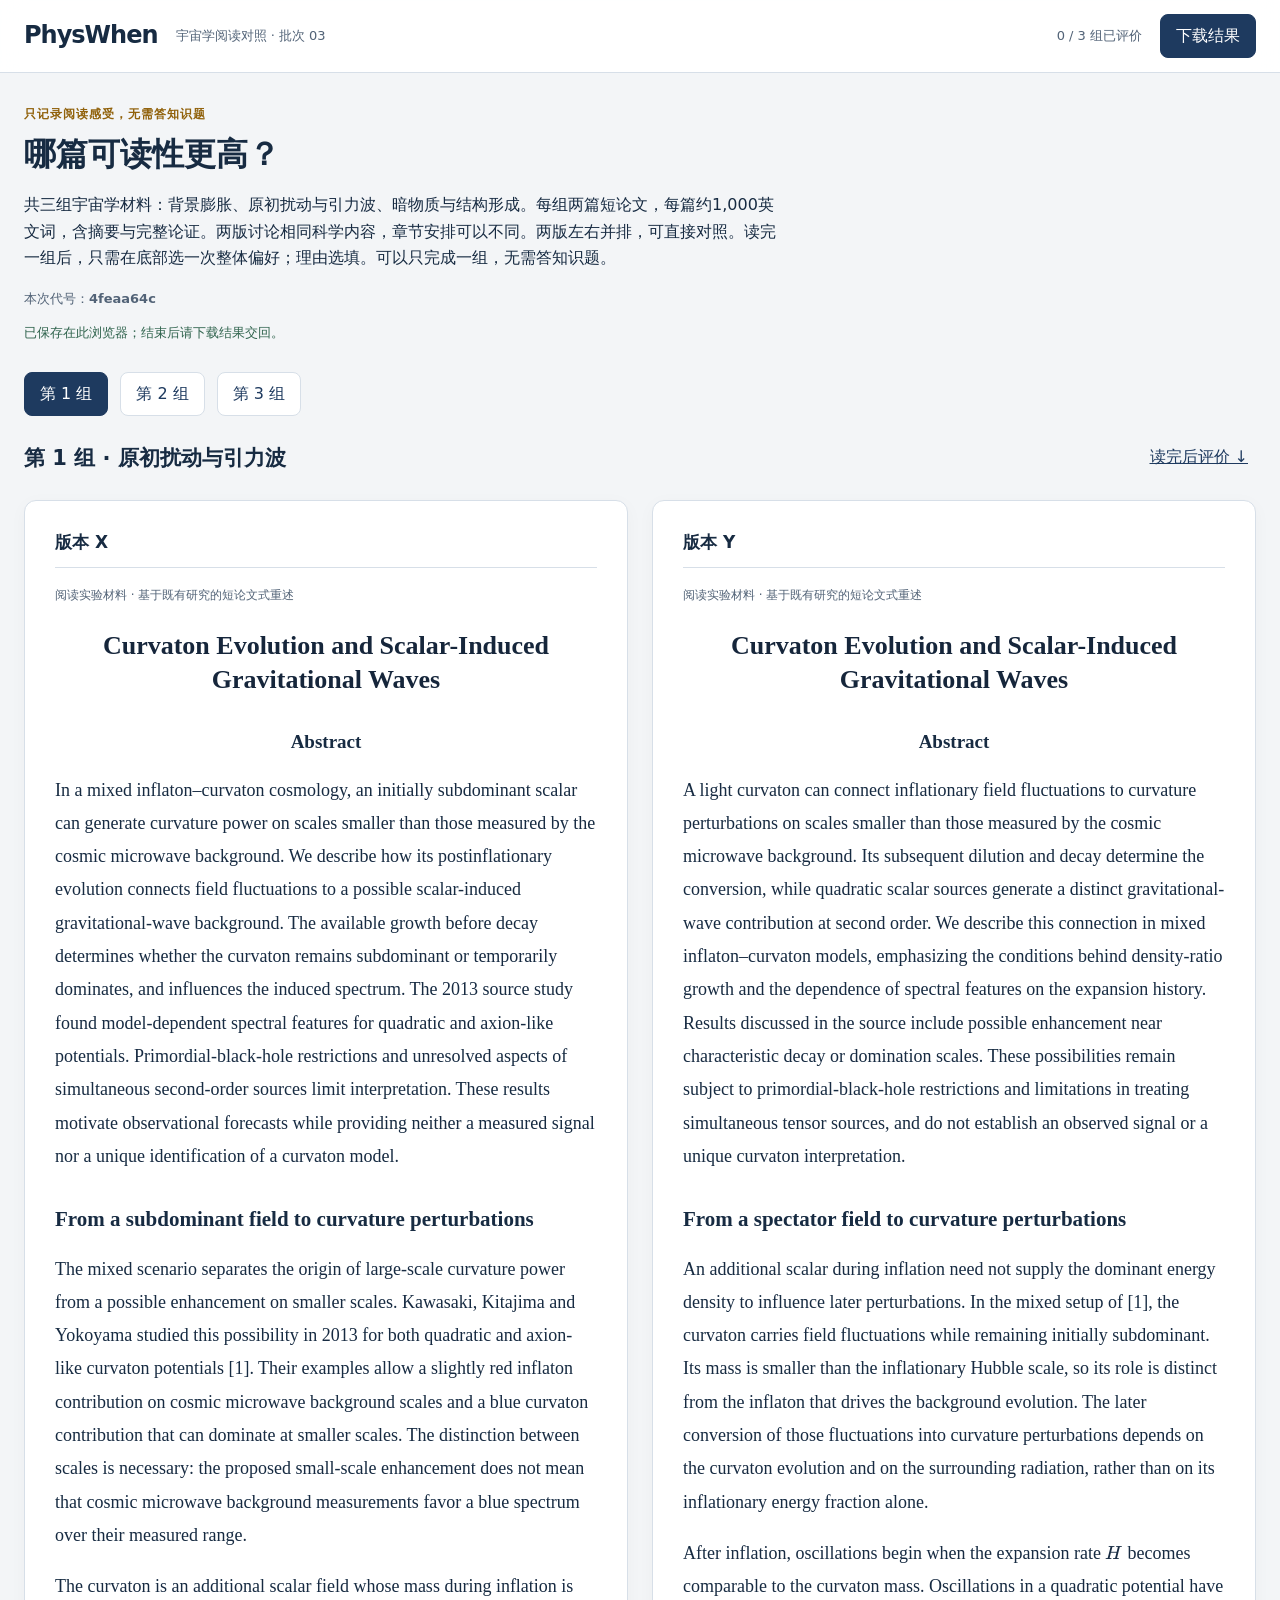
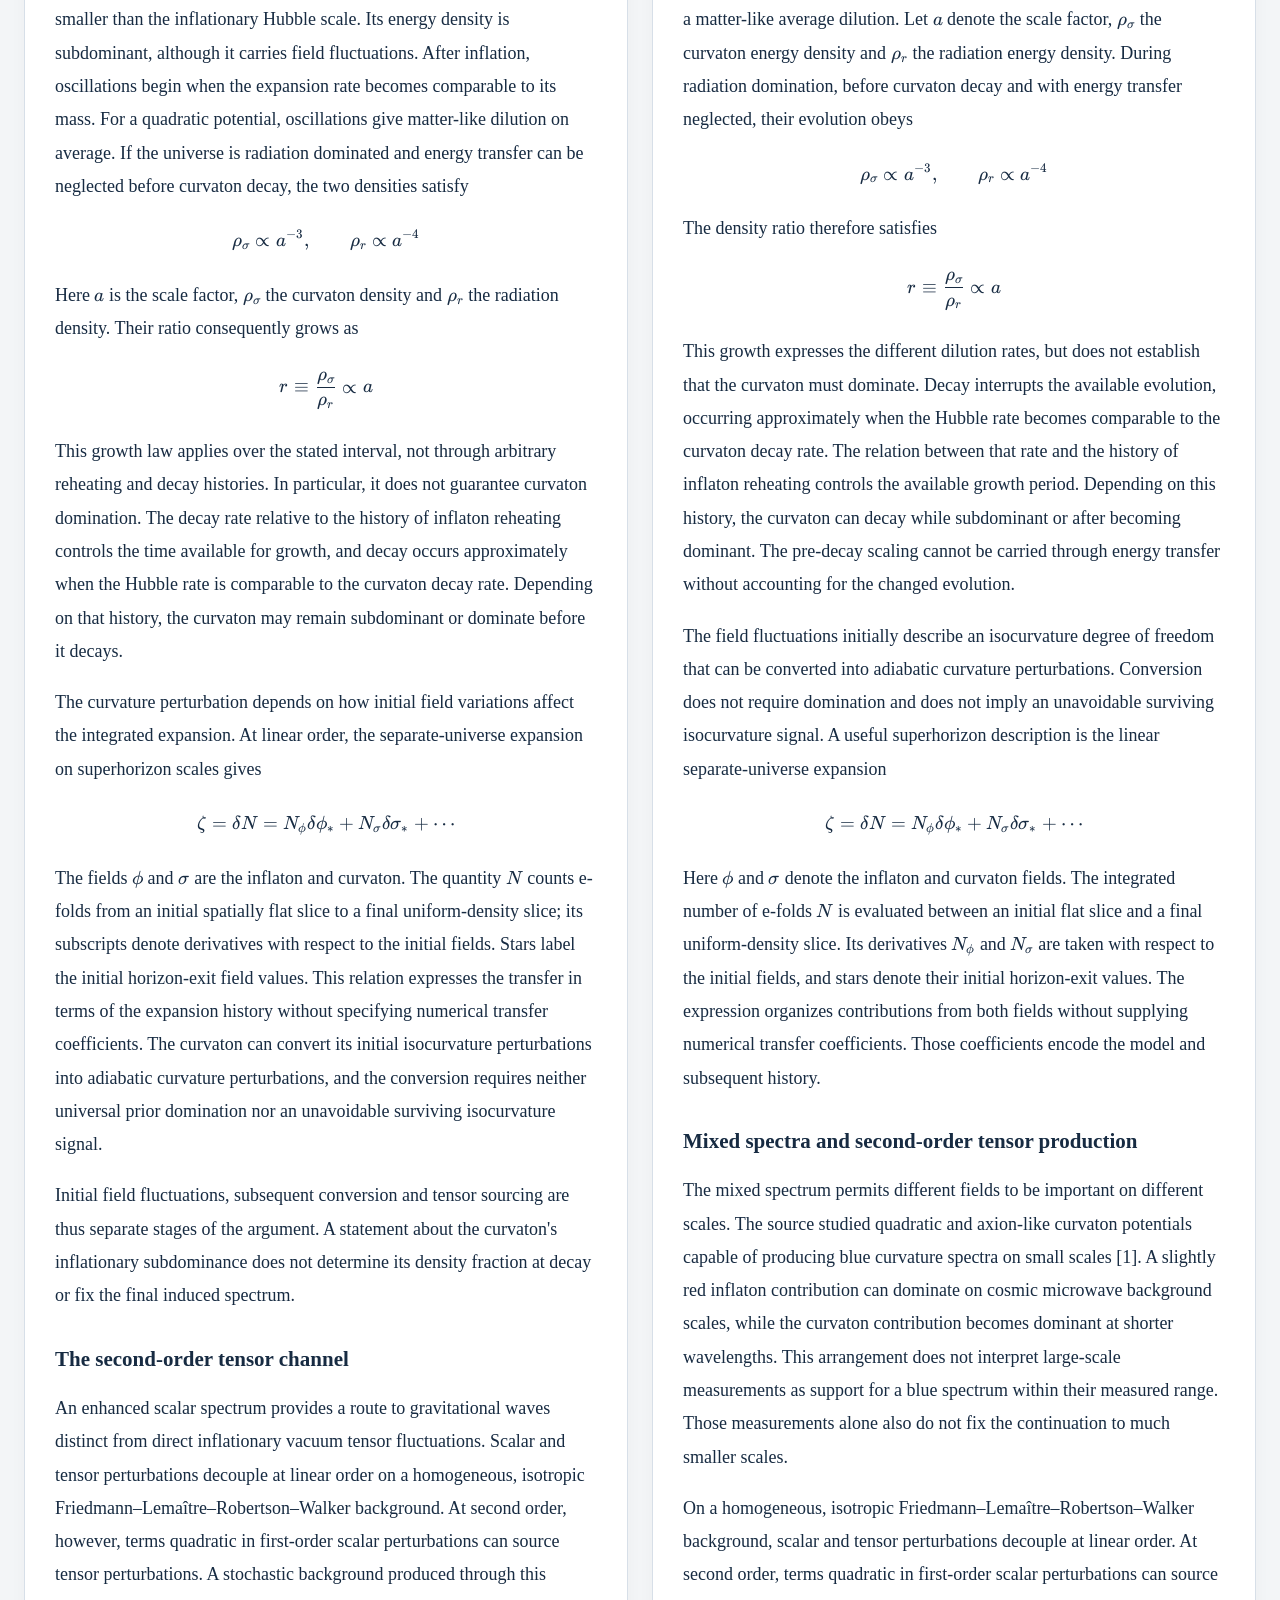
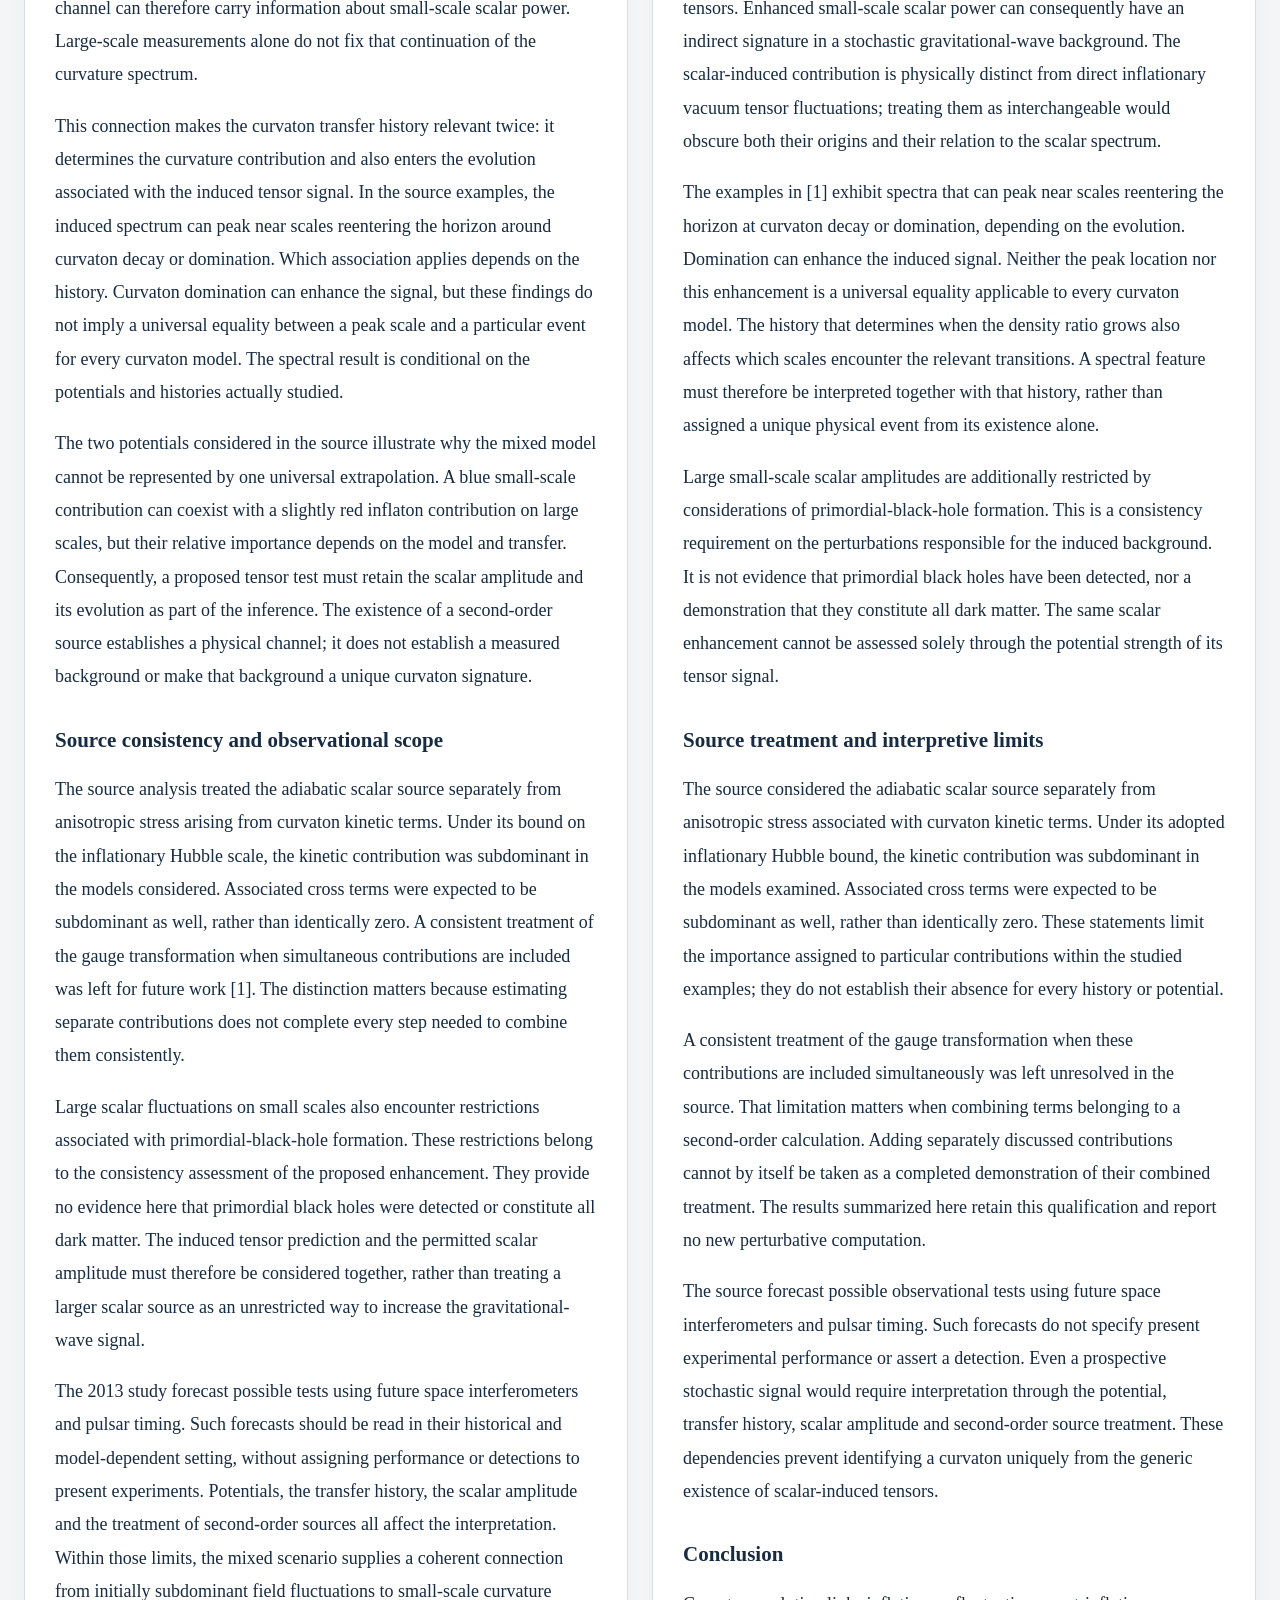
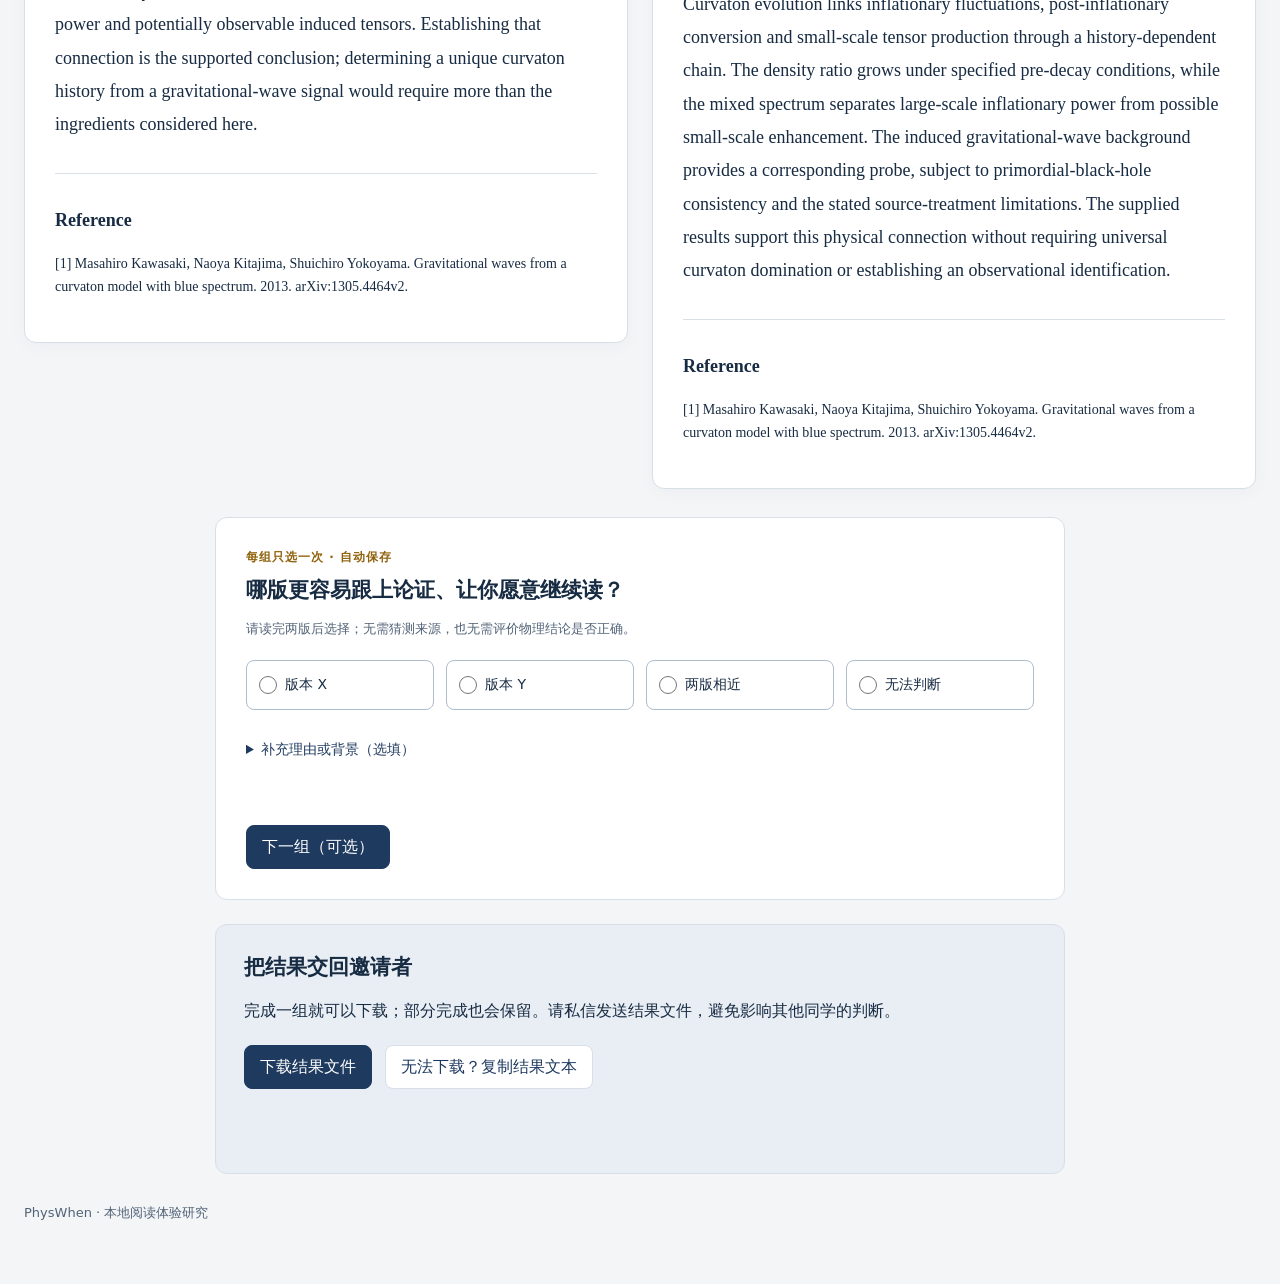
